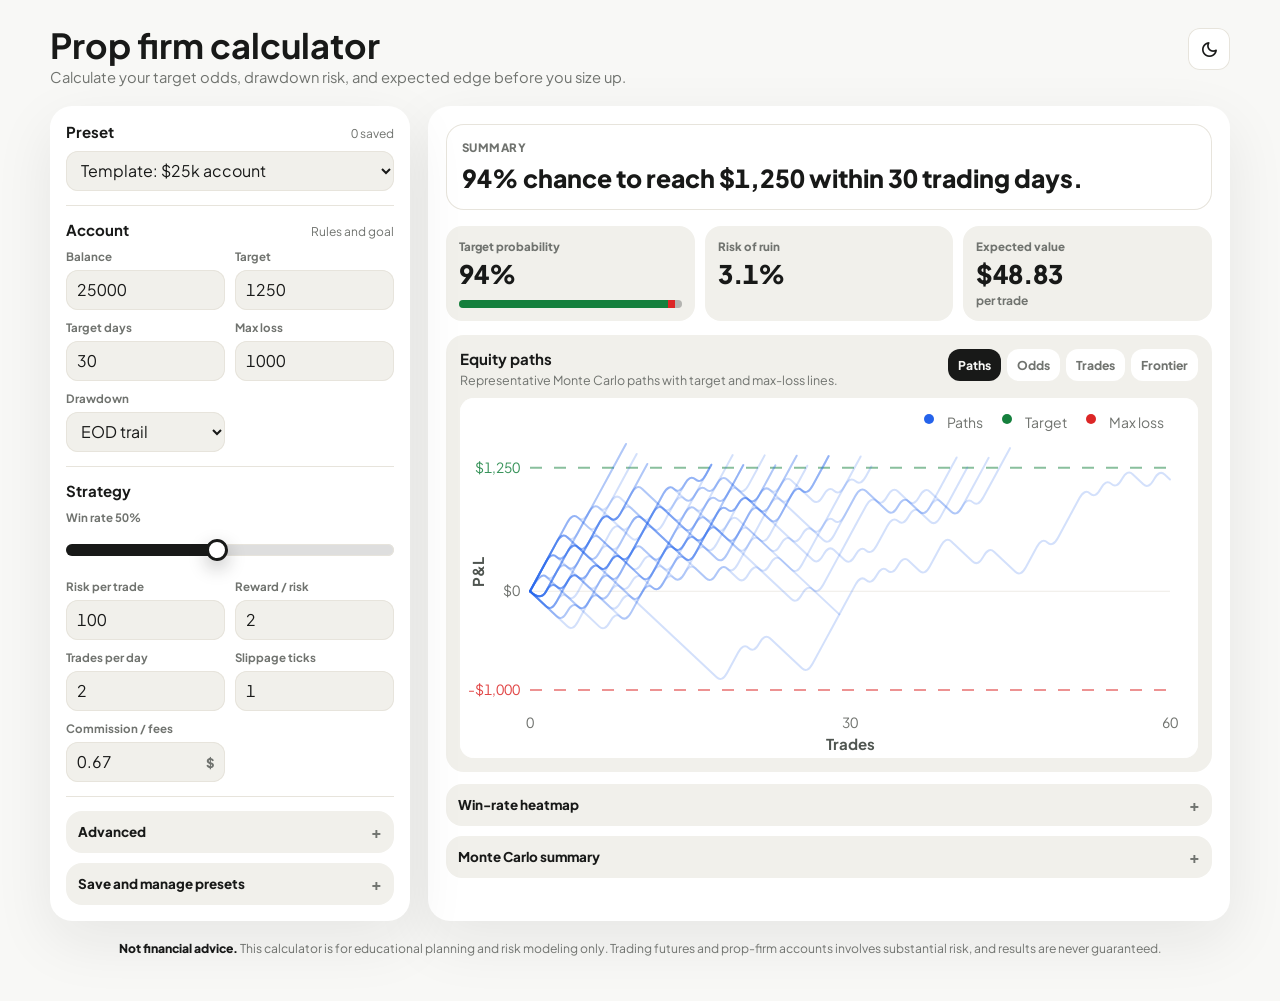
==== prop-firm-calculator/index.html @ 2360f0bb "Deploy hominin card rename" ====
<!doctype html>
<html lang="en">
<head>
  <meta charset="utf-8">
  <meta name="viewport" content="width=device-width, initial-scale=1">
  <title>Prop Firm Calculator</title>
  <link rel="preconnect" href="https://fonts.googleapis.com">
  <link rel="preconnect" href="https://fonts.gstatic.com" crossorigin>
  <link href="https://fonts.googleapis.com/css2?family=Plus+Jakarta+Sans:wght@400;500;600;700;800&display=swap" rel="stylesheet">
  <link href="https://fonts.googleapis.com/css2?family=Material+Symbols+Rounded:opsz,wght,FILL,GRAD@24,600,0,0&display=swap" rel="stylesheet">
  <style>
    :root {
      --bg: #f8f8f6;
      --panel: #ffffff;
      --ink: #181918;
      --muted: #70736f;
      --line: #e7e4dc;
      --soft: #f1f0eb;
      --field: #f1f0eb;
      --canvas: #ffffff;
      --table-head: #fbfaf7;
      --button-surface: #ffffff;
      --axis: #4f5550;
      --grid: #e7e4dc;
      --blue: #2563eb;
      --green: #15803d;
      --red: #dc2626;
      --amber: #b45309;
      --shadow: 0 20px 60px rgba(24, 25, 24, 0.08);
      --radius: 22px;
      --small-radius: 12px;
      --font: "Plus Jakarta Sans", Inter, ui-sans-serif, system-ui, -apple-system, BlinkMacSystemFont, "Segoe UI", sans-serif;
    }

    :root[data-theme="dark"] {
      color-scheme: dark;
      --bg: #0f100f;
      --panel: #181a18;
      --ink: #f3f3ef;
      --muted: #a5aaa2;
      --line: #30332e;
      --soft: #22251f;
      --field: #1f211d;
      --canvas: #141613;
      --table-head: #20231e;
      --button-surface: #181a18;
      --axis: #cfd4ca;
      --grid: #2c302a;
      --blue: #6ea8ff;
      --green: #4ade80;
      --red: #ef4444;
      --amber: #fbbf24;
      --shadow: 0 20px 60px rgba(0, 0, 0, 0.32);
    }

    * {
      box-sizing: border-box;
    }

    html {
      -webkit-font-smoothing: antialiased;
      color-scheme: light;
    }

    body {
      margin: 0;
      background: var(--bg);
      color: var(--ink);
      font-family: var(--font);
      font-variant-numeric: tabular-nums;
    }

    button,
    input,
    select {
      font: inherit;
    }

    button {
      border: 0;
      cursor: pointer;
    }

    .app {
      width: min(1180px, calc(100vw - 32px));
      margin: 0 auto;
      padding: 28px 0 44px;
    }

    .top {
      display: flex;
      justify-content: space-between;
      align-items: flex-start;
      gap: 18px;
      margin-bottom: 20px;
    }

    .brand {
      display: grid;
      gap: 5px;
    }

    .brand h1 {
      margin: 0;
      font-size: clamp(1.45rem, 2.7vw, 2.4rem);
      line-height: 1;
      letter-spacing: 0;
    }

    .brand p {
      margin: 0;
      color: var(--muted);
      font-size: 0.92rem;
    }

    .layout {
      display: grid;
      grid-template-columns: 360px minmax(0, 1fr);
      gap: 18px;
      align-items: stretch;
    }

    .card {
      border-radius: var(--radius);
      background: var(--panel);
      box-shadow: var(--shadow);
    }

    .controls {
      position: sticky;
      top: 18px;
      padding: 16px;
      align-self: stretch;
    }

    .results {
      padding: 18px;
    }

    .section {
      padding: 14px 0;
      border-bottom: 1px solid var(--line);
    }

    .section:first-child {
      padding-top: 0;
    }

    .section:last-child {
      padding-bottom: 0;
      border-bottom: 0;
    }

    .section-title {
      display: flex;
      align-items: baseline;
      justify-content: space-between;
      gap: 12px;
      margin-bottom: 10px;
    }

    h2,
    h3 {
      margin: 0;
      font-size: 0.94rem;
      letter-spacing: 0;
    }

    .hint {
      color: var(--muted);
      font-size: 0.75rem;
    }

    .grid {
      display: grid;
      grid-template-columns: repeat(2, minmax(0, 1fr));
      gap: 10px;
    }

    .wide {
      grid-column: 1 / -1;
    }

    label {
      display: block;
      color: var(--muted);
      font-size: 0.72rem;
      font-weight: 700;
      margin-bottom: 6px;
    }

    input,
    select {
      width: 100%;
      height: 40px;
      border: 0;
      border-radius: var(--small-radius);
      background: var(--field);
      color: var(--ink);
      outline: none;
      padding: 0 11px;
      box-shadow: inset 0 0 0 1px var(--line);
      transition: box-shadow 150ms ease, background 150ms ease;
    }

    input:focus,
    select:focus {
      background: var(--button-surface);
      box-shadow: inset 0 0 0 1px rgba(37, 99, 235, 0.62), 0 0 0 4px rgba(37, 99, 235, 0.10);
    }

    .input-with-unit {
      position: relative;
    }

    .input-with-unit input {
      padding-right: 32px;
    }

    .field-unit {
      position: absolute;
      right: 11px;
      top: 50%;
      transform: translateY(-50%);
      color: var(--muted);
      font-size: 0.82rem;
      font-weight: 800;
      pointer-events: none;
    }

    input[type="range"] {
      padding: 0;
      background: transparent;
      box-shadow: none;
      accent-color: var(--ink);
    }

    .range-control {
      position: relative;
      height: 38px;
      margin-top: 2px;
      --win-rate-fill: 46%;
      --win-rate-color: var(--ink);
    }

    .range-track,
    .range-fill {
      position: absolute;
      left: 0;
      right: 0;
      top: 50%;
      height: 12px;
      border-radius: 999px;
      transform: translateY(-50%);
      pointer-events: none;
    }

    .range-track {
      background: rgba(24, 25, 24, 0.14);
      box-shadow: inset 0 0 0 1px var(--line);
    }

    .range-fill {
      right: auto;
      width: var(--win-rate-fill);
      background: var(--win-rate-color);
    }

    .range-thumb {
      position: absolute;
      left: var(--win-rate-fill);
      top: 50%;
      width: 22px;
      height: 22px;
      border: 3px solid var(--ink);
      border-radius: 50%;
      background: var(--panel);
      box-shadow: 0 7px 18px rgba(24, 25, 24, 0.26);
      transform: translate(-50%, -50%);
      pointer-events: none;
    }

    #winRate {
      position: absolute;
      inset: 0;
      width: 100%;
      height: 100%;
      cursor: pointer;
      opacity: 0;
      appearance: none;
      -webkit-appearance: none;
    }

    .range-control:focus-within .range-thumb {
      box-shadow: 0 7px 18px rgba(24, 25, 24, 0.26), 0 0 0 5px rgba(37, 99, 235, 0.14);
    }

    .preset-row {
      display: grid;
      grid-template-columns: minmax(0, 1fr) auto;
      gap: 8px;
    }

    .preset-row + .preset-row {
      margin-top: 8px;
    }

    .button-pair {
      display: grid;
      grid-template-columns: repeat(2, minmax(0, 1fr));
      gap: 8px;
    }

    .button-pair + .button-pair,
    .preset-row + .button-pair {
      margin-top: 8px;
    }

    .button,
    .ghost,
    .tab,
    .theme-toggle {
      min-height: 40px;
      border-radius: var(--small-radius);
      font-weight: 750;
      transition: transform 150ms ease, background 150ms ease, color 150ms ease;
    }

    .button {
      padding: 0 16px;
      background: var(--ink);
      color: #fff;
    }

    .button:hover,
    .ghost:hover,
    .tab:hover,
    .theme-toggle:hover {
      transform: translateY(-1px);
    }

    .ghost {
      padding: 0 12px;
      background: var(--button-surface);
      color: var(--ink);
      box-shadow: inset 0 0 0 1px var(--line);
    }

    .theme-toggle {
      display: inline-grid;
      place-items: center;
      min-height: 0;
      width: 42px;
      height: 42px;
      padding: 0 13px;
      background: var(--button-surface);
      color: var(--ink);
      box-shadow: inset 0 0 0 1px var(--line);
      white-space: nowrap;
    }

    .material-symbols-rounded {
      font-family: "Material Symbols Rounded";
      font-weight: normal;
      font-style: normal;
      font-size: 21px;
      line-height: 1;
      letter-spacing: normal;
      text-transform: none;
      display: grid;
      place-items: center;
      width: 1em;
      height: 1em;
      white-space: nowrap;
      direction: ltr;
      -webkit-font-feature-settings: "liga";
      -webkit-font-smoothing: antialiased;
      font-feature-settings: "liga";
    }

    #themeIcon {
      transform: translateX(-2px);
    }

    .danger {
      color: var(--red);
      box-shadow: inset 0 0 0 1px rgba(220, 38, 38, 0.24);
    }

    details {
      border-radius: 16px;
      background: var(--soft);
      padding: 0 12px;
    }

    details + details {
      margin-top: 10px;
    }

    summary {
      cursor: pointer;
      list-style: none;
      min-height: 42px;
      display: flex;
      align-items: center;
      justify-content: space-between;
      color: var(--ink);
      font-size: 0.84rem;
      font-weight: 760;
    }

    summary::-webkit-details-marker {
      display: none;
    }

    summary::after {
      content: "+";
      color: var(--muted);
      font-size: 1rem;
    }

    details[open] summary::after {
      content: "-";
    }

    .details-body {
      padding: 0 0 12px;
    }

    details:not([open]) .details-body {
      display: none;
    }

    .score {
      display: grid;
      grid-template-columns: repeat(3, minmax(0, 1fr));
      gap: 10px;
      margin-bottom: 14px;
    }

    .hero-metric,
    .mini-metric {
      border-radius: 16px;
      background: var(--soft);
      padding: 13px;
      min-height: 94px;
      min-width: 0;
    }

    .hero-metric {
      display: grid;
      align-content: space-between;
    }

    .metric-label {
      color: var(--muted);
      font-size: 0.72rem;
      font-weight: 780;
    }

    .metric-value {
      margin-top: 7px;
      font-size: clamp(1.2rem, 2vw, 1.95rem);
      line-height: 0.98;
      font-weight: 800;
      letter-spacing: 0;
    }

    .mini-metric .metric-value {
      font-size: clamp(1.2rem, 2vw, 1.95rem);
    }

    .metric-note {
      margin-top: 9px;
      color: var(--muted);
      font-size: 0.75rem;
      line-height: 1.25;
    }

    .hero-metric .metric-note,
    .mini-metric .metric-note {
      display: none;
    }

    .mini-metric .metric-note.unit {
      display: block;
      margin-top: 7px;
      font-weight: 700;
    }

    .prob-bars {
      margin-top: 12px;
    }

    .bar-line {
      display: flex;
      height: 8px;
      overflow: hidden;
      border-radius: 999px;
      background: rgba(24, 25, 24, 0.12);
    }

    .bar-fill {
      height: 100%;
      background: var(--green);
      transition: width 180ms ease;
    }

    .bar-fill.fail {
      background: var(--red);
    }

    .bar-fill.expired {
      background: rgba(112, 115, 111, 0.34);
    }

    .insight-card {
      display: grid;
      grid-template-columns: 1fr;
      gap: 12px;
      align-items: stretch;
      margin-bottom: 16px;
      padding: 16px;
      border-radius: 18px;
      background: var(--panel);
      box-shadow: inset 0 0 0 1px var(--line);
    }

    .insight-main {
      display: grid;
      align-content: center;
      gap: 8px;
      min-width: 0;
    }

    .insight-label {
      color: var(--muted);
      font-size: 0.72rem;
      font-weight: 800;
      letter-spacing: 0.04em;
      text-transform: uppercase;
    }

    .insight-main p {
      margin: 0;
      max-width: 720px;
      font-size: clamp(1.1rem, 2vw, 1.55rem);
      line-height: 1.25;
      font-weight: 800;
      letter-spacing: 0;
      text-wrap: balance;
    }

    .chart-card {
      border-radius: 18px;
      background: var(--soft);
      padding: 14px;
    }

    .chart-head {
      display: flex;
      justify-content: space-between;
      gap: 16px;
      align-items: start;
      margin-bottom: 10px;
    }

    .chart-actions {
      display: grid;
      gap: 8px;
      justify-items: end;
      min-width: max-content;
    }

    .chart-head p {
      margin: 4px 0 0;
      color: var(--muted);
      font-size: 0.78rem;
    }

    .tabs {
      display: flex;
      flex-wrap: nowrap;
      gap: 6px;
      justify-content: flex-end;
    }

    [hidden] {
      display: none !important;
    }

    .tab {
      min-height: 32px;
      padding: 0 10px;
      background: var(--button-surface);
      color: var(--muted);
      font-size: 0.76rem;
    }

    .tab.active {
      background: var(--ink);
      color: var(--bg);
    }

    canvas {
      width: 100%;
      height: 360px;
      display: block;
      border-radius: 14px;
      background: var(--canvas);
    }

    .collapsed-data {
      margin-top: 12px;
      min-width: 0;
    }

    .table-scroll {
      max-width: 100%;
      overflow-x: auto;
      overflow-y: hidden;
      border-radius: 14px;
      background: var(--canvas);
      box-shadow: inset 0 0 0 1px var(--line);
      -webkit-overflow-scrolling: touch;
      overscroll-behavior-x: contain;
    }

    table {
      width: 100%;
      min-width: 680px;
      border-collapse: collapse;
      font-size: 0.82rem;
    }

    th,
    td {
      padding: 10px 12px;
      border-bottom: 1px solid var(--line);
      text-align: right;
      white-space: nowrap;
    }

    th:first-child,
    td:first-child {
      text-align: left;
    }

    th {
      color: var(--muted);
      font-size: 0.68rem;
      letter-spacing: 0.04em;
      text-transform: uppercase;
      background: var(--table-head);
    }

    tr:last-child td {
      border-bottom: 0;
    }

    .heatmap-table {
      min-width: 620px;
      table-layout: fixed;
    }

    .heatmap-table th,
    .heatmap-table td {
      text-align: center;
      padding: 9px 8px;
    }

    .heatmap-table th:first-child,
    .heatmap-table td:first-child {
      width: 88px;
      text-align: left;
      font-weight: 800;
      color: var(--axis);
      background: var(--table-head);
    }

    .heatmap-cell {
      color: #111;
      font-weight: 800;
      border-right: 1px solid color-mix(in srgb, var(--canvas), transparent 72%);
    }

    .heatmap-cell.low {
      color: #fff;
    }

    .heatmap-note {
      margin: 0 0 10px;
      color: var(--muted);
      font-size: 0.78rem;
      font-weight: 600;
    }

    .toast {
      position: fixed;
      left: 50%;
      bottom: 22px;
      transform: translate(-50%, 16px);
      opacity: 0;
      pointer-events: none;
      border-radius: 999px;
      background: rgba(24, 25, 24, 0.92);
      color: #fff;
      padding: 10px 14px;
      font-size: 0.82rem;
      transition: opacity 160ms ease, transform 160ms ease;
    }

    .toast.show {
      opacity: 1;
      transform: translate(-50%, 0);
    }

    .disclaimer {
      margin: 18px 0 0;
      color: var(--muted);
      font-size: 0.76rem;
      line-height: 1.5;
      text-align: center;
    }

    .disclaimer strong {
      color: var(--ink);
      font-weight: 800;
    }

    @media (max-width: 980px) {
      .top,
      .layout,
      .insight-card {
        grid-template-columns: 1fr;
      }

      .results {
        order: 1;
      }

      .controls {
        order: 2;
      }

      .score {
        grid-template-columns: repeat(2, minmax(0, 1fr));
      }

      .top {
        align-items: flex-start;
      }

      .controls {
        position: static;
        align-self: auto;
      }
    }

    @media (max-width: 620px) {
      :root {
        --radius: 18px;
        --small-radius: 11px;
      }

      .app {
        width: 100%;
        padding: 12px 10px 28px;
      }

      .grid,
      .preset-row {
        grid-template-columns: 1fr;
      }

      .layout {
        gap: 12px;
      }

      .top {
        display: grid;
        grid-template-columns: minmax(0, 1fr) auto;
        align-items: start;
        gap: 12px;
        margin-bottom: 12px;
      }

      .brand {
        gap: 4px;
      }

      .brand h1 {
        font-size: clamp(1.5rem, 8vw, 2rem);
        line-height: 1.05;
        text-wrap: balance;
      }

      .brand p {
        max-width: 32ch;
        font-size: 0.82rem;
        line-height: 1.35;
        text-wrap: pretty;
      }

      .theme-toggle {
        width: 40px;
        height: 40px;
      }

      .results,
      .controls {
        padding: 12px;
        box-shadow: 0 12px 34px rgba(24, 25, 24, 0.08);
      }

      :root[data-theme="dark"] .results,
      :root[data-theme="dark"] .controls {
        box-shadow: 0 14px 38px rgba(0, 0, 0, 0.28);
      }

      .section {
        padding: 12px 0;
      }

      .section-title {
        margin-bottom: 8px;
      }

      input,
      select {
        height: 44px;
        font-size: 1rem;
      }

      .range-control {
        height: 44px;
      }

      .range-track,
      .range-fill {
        height: 10px;
      }

      .range-thumb {
        width: 24px;
        height: 24px;
      }

      .insight-card {
        padding: 14px;
        margin-bottom: 10px;
        border-radius: 16px;
      }

      .insight-label {
        font-size: 0.68rem;
      }

      .insight-main p {
        max-width: none;
        font-size: clamp(1.24rem, 6.2vw, 1.62rem);
        line-height: 1.18;
        overflow-wrap: anywhere;
      }

      .score {
        grid-template-columns: repeat(2, minmax(0, 1fr));
        gap: 8px;
        margin-bottom: 10px;
      }

      .hero-metric {
        grid-column: 1 / -1;
      }

      .hero-metric,
      .mini-metric {
        min-height: 78px;
        padding: 10px;
        border-radius: 14px;
      }

      .metric-label {
        min-height: 2.1em;
        font-size: 0.64rem;
        line-height: 1.12;
      }

      .metric-value,
      .mini-metric .metric-value {
        margin-top: 6px;
        font-size: clamp(1.18rem, 7vw, 1.55rem);
      }

      .mini-metric .metric-note.unit {
        margin-top: 4px;
        font-size: 0.66rem;
      }

      .prob-bars {
        margin-top: 9px;
      }

      .bar-line {
        height: 7px;
      }

      .chart-card {
        padding: 10px;
        border-radius: 16px;
        overflow: hidden;
      }

      .chart-head {
        display: grid;
        gap: 10px;
        margin-bottom: 10px;
      }

      .chart-head h2 {
        font-size: 0.98rem;
      }

      .chart-head p {
        font-size: 0.76rem;
        line-height: 1.35;
      }

      .chart-actions {
        gap: 8px;
        justify-items: stretch;
        min-width: 0;
      }

      .tabs {
        display: grid;
        grid-template-columns: repeat(4, minmax(0, 1fr));
        flex-wrap: initial;
        gap: 5px;
        justify-content: stretch;
        border-radius: 13px;
        background: var(--canvas);
        padding: 4px;
        box-shadow: inset 0 0 0 1px var(--line);
      }

      .tab {
        min-height: 36px;
        padding: 0 4px;
        border-radius: 10px;
        font-size: 0.72rem;
      }

      canvas {
        width: 100%;
        max-width: 100%;
        height: min(58vh, 340px);
        min-height: 280px;
        border-radius: 13px;
      }

      .collapsed-data {
        margin-top: 10px;
        width: 100%;
        overflow: hidden;
      }

      details {
        border-radius: 14px;
        padding: 0 10px;
        min-width: 0;
        overflow: hidden;
      }

      summary {
        min-height: 44px;
        font-size: 0.82rem;
      }

      .table-scroll {
        width: 100%;
        max-width: calc(100vw - 44px);
        border-radius: 12px;
      }

      table {
        width: max-content;
        min-width: 560px;
        font-size: 0.78rem;
      }

      .heatmap-table {
        min-width: 560px;
      }
    }

    @media (max-width: 340px) {
      .app {
        padding-inline: 8px;
      }

      .score {
        grid-template-columns: 1fr;
      }

      .hero-metric {
        grid-column: auto;
      }

      .hero-metric,
      .mini-metric {
        min-height: 72px;
      }

      .metric-label {
        min-height: 0;
      }

      .metric-value,
      .mini-metric .metric-value {
        font-size: 1.6rem;
      }

      .tabs {
        grid-template-columns: repeat(2, minmax(0, 1fr));
      }
    }
  </style>
</head>
<body>
  <main class="app">
    <header class="top">
      <div class="brand">
        <h1>Prop firm calculator</h1>
        <p>Calculate your target odds, drawdown risk, and expected edge before you size up.</p>
      </div>
      <button class="theme-toggle" id="themeToggle" type="button" aria-label="Switch to dark mode" onclick="toggleTheme()">
        <span class="material-symbols-rounded" id="themeIcon" aria-hidden="true">dark_mode</span>
      </button>
    </header>

    <div class="layout">
      <aside class="card controls">
        <section class="section">
          <div class="section-title">
            <h2>Preset</h2>
            <span class="hint" id="savedCount">0 saved</span>
          </div>
          <select id="presetSelect" aria-label="Preset"></select>
        </section>

        <section class="section">
          <div class="section-title">
            <h2>Account</h2>
            <span class="hint">Rules and goal</span>
          </div>
          <div class="grid">
            <div>
              <label for="startingBalance">Balance</label>
              <input id="startingBalance" type="number" min="0" step="1000">
            </div>
            <div>
              <label for="profitTarget" id="targetLabel">Target</label>
              <input id="profitTarget" type="number" min="0" step="100">
            </div>
            <div>
              <label for="targetDays">Target days</label>
              <input id="targetDays" type="number" min="1" step="1">
            </div>
            <div>
              <label for="maxLoss">Max loss</label>
              <input id="maxLoss" type="number" min="1" step="100">
            </div>
            <div>
              <label for="drawdownType">Drawdown</label>
              <select id="drawdownType">
                <option value="static">Static</option>
                <option value="trailing-eod">EOD trail</option>
              </select>
            </div>
          </div>
        </section>

        <section class="section">
          <div class="section-title">
            <h2>Strategy</h2>
          </div>
          <div class="grid">
            <div class="wide">
              <label for="winRate">Win rate <span id="winRateText"></span></label>
              <div class="range-control" id="winRateControl">
                <div class="range-track"></div>
                <div class="range-fill" id="winRateFill"></div>
                <div class="range-thumb" id="winRateThumb"></div>
                <input id="winRate" type="range" min="20" max="85" step="1">
              </div>
            </div>
            <div>
              <label for="riskPerTrade">Risk per trade</label>
              <input id="riskPerTrade" type="number" min="1" step="10">
            </div>
            <div>
              <label for="rewardRisk">Reward / risk</label>
              <input id="rewardRisk" type="number" min="0.1" step="0.1">
            </div>
            <div>
              <label for="tradesPerDay">Trades per day</label>
              <input id="tradesPerDay" type="number" min="1" step="1">
            </div>
            <div>
              <label for="slippageTicks">Slippage ticks</label>
              <input id="slippageTicks" type="number" min="0" step="1" placeholder="Ticks per trade">
            </div>
            <div>
              <label for="commissionFees">Commission / fees</label>
              <div class="input-with-unit">
                <input id="commissionFees" type="number" min="0" step="0.01" placeholder="Dollars per trade">
                <span class="field-unit">$</span>
              </div>
            </div>
          </div>
        </section>

        <section class="section">
          <details>
            <summary>Advanced</summary>
            <div class="details-body">
              <div class="grid">
                <div>
                  <label for="minDays">Min qualifying days</label>
                  <input id="minDays" type="number" min="1" step="1">
                </div>
                <div>
                  <label for="maxTrades">Max trades</label>
                  <input id="maxTrades" type="number" min="0" step="1">
                </div>
                <div>
                  <label for="runs">Runs</label>
                  <input id="runs" type="number" min="100" max="50000" step="100">
                </div>
                <div>
                  <label for="sweepMin">Sweep min</label>
                  <input id="sweepMin" type="number" min="1" max="99" step="1">
                </div>
                <div>
                  <label for="sweepMax">Sweep max</label>
                  <input id="sweepMax" type="number" min="1" max="99" step="1">
                </div>
              </div>
            </div>
          </details>
          <details>
            <summary>Save and manage presets</summary>
            <div class="details-body">
              <div class="preset-row">
                <input id="presetName" type="text" placeholder="Name current setup">
                <button class="ghost" id="savePreset" type="button">Save</button>
              </div>
              <div class="button-pair">
                <button class="ghost" id="overwritePreset" type="button">Overwrite</button>
                <button class="ghost" id="renamePreset" type="button">Rename</button>
              </div>
              <div class="button-pair">
                <button class="ghost" id="duplicatePreset" type="button">Duplicate</button>
                <button class="ghost danger" id="deletePreset" type="button">Delete</button>
              </div>
            </div>
          </details>
        </section>
      </aside>

      <section class="card results">
        <article class="insight-card" aria-live="polite">
          <div class="insight-main">
            <div class="insight-label">Summary</div>
            <p id="plainInsight">Adjust inputs to update the summary.</p>
          </div>
        </article>

        <div class="score">
          <article class="hero-metric">
            <div>
              <div class="metric-label" id="passMetricLabel">Target probability</div>
              <div class="metric-value" id="passRate">--</div>
              <div class="metric-note" id="passNote">Target-first paths</div>
            </div>
            <div class="prob-bars">
              <div class="bar-line">
                <div class="bar-fill" id="passBar"></div>
                <div class="bar-fill fail" id="failBar"></div>
                <div class="bar-fill expired" id="expiredBar"></div>
              </div>
            </div>
          </article>
          <article class="mini-metric">
            <div class="metric-label">Risk of ruin</div>
            <div class="metric-value" id="failRate">--</div>
            <div class="metric-note" id="failNote">Drawdown-first</div>
          </article>
          <article class="mini-metric">
            <div class="metric-label">Expected value</div>
            <div class="metric-value" id="evTrade">--</div>
            <div class="metric-note unit">per trade</div>
          </article>
        </div>

        <article class="chart-card">
          <div class="chart-head">
            <div>
              <h2 id="chartTitle">Equity paths</h2>
              <p id="chartSubtitle">Representative Monte Carlo paths with target and max-loss lines.</p>
            </div>
            <div class="chart-actions">
              <div class="tabs" aria-label="Chart type">
                <button class="tab active" data-chart="equity" type="button">Paths</button>
                <button class="tab" data-chart="probability" type="button">Odds</button>
                <button class="tab" data-chart="outcomes" type="button">Trades</button>
                <button class="tab" data-chart="frontier" type="button">Frontier</button>
              </div>
            </div>
          </div>
          <canvas id="chart" width="1200" height="540"></canvas>
        </article>

        <div class="collapsed-data">
          <details>
            <summary>Win-rate heatmap</summary>
            <div class="details-body">
              <p class="heatmap-note">Target probability by win rate and risk per trade.</p>
              <div class="table-scroll">
                <table class="heatmap-table">
                  <thead id="sensitivityHead"></thead>
                  <tbody id="sensitivityBody"></tbody>
                </table>
              </div>
            </div>
          </details>
          <details>
            <summary>Monte Carlo summary</summary>
            <div class="details-body">
              <div class="table-scroll">
                <table>
                  <thead>
                    <tr>
                      <th>Metric</th>
                      <th>Value</th>
                      <th>Meaning</th>
                    </tr>
                  </thead>
                  <tbody id="summaryBody"></tbody>
                </table>
              </div>
            </div>
          </details>
        </div>
      </section>
    </div>

    <p class="disclaimer">
      <strong>Not financial advice.</strong> This calculator is for educational planning and risk modeling only.
      Trading futures and prop-firm accounts involves substantial risk, and results are never guaranteed.
    </p>
  </main>

  <div class="toast" id="toast"></div>

  <script>
    const STORAGE_KEY = "propFirmCalculatorPresets.v2";
    const SLIPPAGE_TICK_VALUE = 0.5;
    const BUILT_INS = [
      {
        id: "template-25k",
        name: "$25k account",
        builtIn: true,
        values: {
          startingBalance: 25000,
          profitTarget: 1250,
          maxLoss: 1000,
          drawdownType: "trailing-eod",
          minDays: 5,
          targetDays: 30,
          winRate: 50,
          riskPerTrade: 100,
          rewardRisk: 2,
          tradesPerDay: 2,
          slippageTicks: 1,
          commissionFees: 0.67,
          maxTrades: 0,
          runs: 3000,
          sweepMin: 35,
          sweepMax: 70
        }
      },
      {
        id: "template-50k",
        name: "$50k account",
        builtIn: true,
        values: {
          startingBalance: 50000,
          profitTarget: 3000,
          maxLoss: 2000,
          drawdownType: "trailing-eod",
          minDays: 5,
          targetDays: 30,
          winRate: 50,
          riskPerTrade: 100,
          rewardRisk: 2,
          tradesPerDay: 2,
          slippageTicks: 1,
          commissionFees: 0.67,
          maxTrades: 0,
          runs: 3000,
          sweepMin: 35,
          sweepMax: 70
        }
      },
      {
        id: "template-100k",
        name: "$100k account",
        builtIn: true,
        values: {
          startingBalance: 100000,
          profitTarget: 6000,
          maxLoss: 3000,
          drawdownType: "trailing-eod",
          minDays: 5,
          targetDays: 30,
          winRate: 50,
          riskPerTrade: 100,
          rewardRisk: 2,
          tradesPerDay: 2,
          slippageTicks: 1,
          commissionFees: 0.67,
          maxTrades: 0,
          runs: 3000,
          sweepMin: 35,
          sweepMax: 70
        }
      },
      {
        id: "template-150k",
        name: "$150k account",
        builtIn: true,
        values: {
          startingBalance: 150000,
          profitTarget: 9000,
          maxLoss: 4500,
          drawdownType: "trailing-eod",
          minDays: 5,
          targetDays: 30,
          winRate: 50,
          riskPerTrade: 100,
          rewardRisk: 2,
          tradesPerDay: 2,
          slippageTicks: 1,
          commissionFees: 0.67,
          maxTrades: 0,
          runs: 3000,
          sweepMin: 35,
          sweepMax: 70
        }
      }
    ];

    const fields = [
      "startingBalance",
      "profitTarget",
      "maxLoss",
      "drawdownType",
      "minDays",
      "targetDays",
      "winRate",
      "riskPerTrade",
      "rewardRisk",
      "tradesPerDay",
      "slippageTicks",
      "commissionFees",
      "maxTrades",
      "runs",
      "sweepMin",
      "sweepMax"
    ];

    const input = {};
    fields.forEach((id) => input[id] = document.getElementById(id));

    const ui = {
      presetSelect: document.getElementById("presetSelect"),
      presetName: document.getElementById("presetName"),
      savedCount: document.getElementById("savedCount"),
      savePreset: document.getElementById("savePreset"),
      overwritePreset: document.getElementById("overwritePreset"),
      renamePreset: document.getElementById("renamePreset"),
      duplicatePreset: document.getElementById("duplicatePreset"),
      deletePreset: document.getElementById("deletePreset"),
      themeToggle: document.getElementById("themeToggle"),
      themeIcon: document.getElementById("themeIcon"),
      winRateControl: document.getElementById("winRateControl"),
      winRateText: document.getElementById("winRateText"),
      passRate: document.getElementById("passRate"),
      failRate: document.getElementById("failRate"),
      evTrade: document.getElementById("evTrade"),
      targetLabel: document.getElementById("targetLabel"),
      passMetricLabel: document.getElementById("passMetricLabel"),
      passNote: document.getElementById("passNote"),
      failNote: document.getElementById("failNote"),
      plainInsight: document.getElementById("plainInsight"),
      passBar: document.getElementById("passBar"),
      failBar: document.getElementById("failBar"),
      expiredBar: document.getElementById("expiredBar"),
      chart: document.getElementById("chart"),
      chartTitle: document.getElementById("chartTitle"),
      chartSubtitle: document.getElementById("chartSubtitle"),
      sensitivityBody: document.getElementById("sensitivityBody"),
      summaryBody: document.getElementById("summaryBody"),
      toast: document.getElementById("toast")
    };
    ui.sensitivityHead = document.getElementById("sensitivityHead");

    let savedPresets = readSaved();
    let last = null;
    let activeChart = "equity";
    let hoverPoint = null;
    let hoverCandidates = [];
    let timer = 0;
    let pendingDeleteId = null;
    let pendingDeleteTimer = 0;
    let theme = localStorage.getItem("propFirmCalculatorTheme.v1") || "light";

    function applyTheme(nextTheme) {
      theme = nextTheme === "dark" ? "dark" : "light";
      document.documentElement.dataset.theme = theme;
      ui.themeIcon.textContent = theme === "dark" ? "light_mode" : "dark_mode";
      ui.themeToggle.setAttribute("aria-label", theme === "dark" ? "Switch to light mode" : "Switch to dark mode");
      localStorage.setItem("propFirmCalculatorTheme.v1", theme);
      draw();
    }

    function toggleTheme() {
      applyTheme(theme === "dark" ? "light" : "dark");
    }
    window.toggleTheme = toggleTheme;

    function cssVar(name) {
      return getComputedStyle(document.documentElement).getPropertyValue(name).trim();
    }

    function chartTheme() {
      return {
        canvas: cssVar("--canvas"),
        panel: cssVar("--panel"),
        ink: cssVar("--ink"),
        muted: cssVar("--muted"),
        line: cssVar("--line"),
        axis: cssVar("--axis"),
        grid: cssVar("--grid"),
        blue: cssVar("--blue"),
        green: cssVar("--green"),
        red: cssVar("--red")
      };
    }

    function readSaved() {
      try {
        const raw = localStorage.getItem(STORAGE_KEY);
        const parsed = raw ? JSON.parse(raw) : [];
        return Array.isArray(parsed) ? parsed : [];
      } catch {
        return [];
      }
    }

    function writeSaved() {
      localStorage.setItem(STORAGE_KEY, JSON.stringify(savedPresets));
    }

    function defaults() {
      return { ...BUILT_INS[0].values };
    }

    function setValues(values) {
      const migrated = { ...values };
      if (migrated.costPerTrade !== undefined && migrated.commissionFees === undefined) {
        migrated.commissionFees = migrated.costPerTrade;
      }
      if (migrated.slippageTicks === undefined) migrated.slippageTicks = 0;
      if (migrated.targetDays === undefined && migrated.maxDays !== undefined) migrated.targetDays = migrated.maxDays;
      const merged = { ...defaults(), ...migrated };
      fields.forEach((id) => input[id].value = merged[id]);
      ui.winRateText.textContent = `${merged.winRate}%`;
      updateWinRateSlider(merged.winRate);
    }

    function updateWinRateSlider(value) {
      const min = Number(input.winRate.min) || 0;
      const max = Number(input.winRate.max) || 100;
      const percent = ((Number(value) - min) / Math.max(1, max - min)) * 100;
      ui.winRateControl.style.setProperty("--win-rate-fill", `${clamp(percent, 0, 100)}%`);
    }

    function values() {
      const out = {};
      fields.forEach((id) => {
        out[id] = input[id].type === "number" || input[id].type === "range"
          ? Number(input[id].value)
          : input[id].value;
      });
      out.winRate = clamp(out.winRate, 1, 99);
      out.minDays = Math.max(1, Math.round(out.minDays || 1));
      out.targetDays = Math.max(out.minDays, Math.round(out.targetDays || out.minDays));
      out.tradesPerDay = Math.max(1, Math.round(out.tradesPerDay || 1));
      out.slippageTicks = Math.max(0, Math.round(Number(out.slippageTicks) || 0));
      out.commissionFees = Math.max(0, Number(out.commissionFees) || 0);
      out.costPerTrade = out.commissionFees + out.slippageTicks * SLIPPAGE_TICK_VALUE;
      if (!["static", "trailing-eod"].includes(out.drawdownType)) out.drawdownType = "trailing-eod";
      out.maxTrades = Math.max(0, Math.round(out.maxTrades || 0));
      out.runs = clamp(Math.round(out.runs || 1000), 100, 50000);
      out.sweepMin = clamp(Math.round(out.sweepMin || 35), 1, 99);
      out.sweepMax = clamp(Math.round(out.sweepMax || 70), 1, 99);
      if (out.sweepMin > out.sweepMax) [out.sweepMin, out.sweepMax] = [out.sweepMax, out.sweepMin];
      return out;
    }

    function clamp(value, min, max) {
      return Math.min(max, Math.max(min, value));
    }

    function money(value, cents = false) {
      const sign = value < 0 ? "-" : "";
      const abs = Math.abs(value);
      return sign + "$" + abs.toLocaleString(undefined, { maximumFractionDigits: cents ? 2 : 0 });
    }

    function pct(value) {
      if (!Number.isFinite(value)) return "--";
      return (value * 100).toFixed(value < 0.1 ? 1 : 0) + "%";
    }

    function percentile(list, p) {
      if (!list.length) return 0;
      const sorted = [...list].sort((a, b) => a - b);
      const index = (sorted.length - 1) * p;
      const low = Math.floor(index);
      const high = Math.ceil(index);
      return low === high ? sorted[low] : sorted[low] + (sorted[high] - sorted[low]) * (index - low);
    }

    function math(v, winRate) {
      const p = winRate / 100;
      const win = v.riskPerTrade * v.rewardRisk - v.costPerTrade;
      const loss = -v.riskPerTrade - v.costPerTrade;
      const ev = p * win + (1 - p) * loss;
      const breakEven = (v.riskPerTrade + v.costPerTrade) / (v.riskPerTrade * v.rewardRisk + v.riskPerTrade);
      return { p, win, loss, ev, breakEven };
    }

    function streakRisk(lossRate, trades, length) {
      const windows = Math.max(1, trades - length + 1);
      return 1 - Math.pow(1 - Math.pow(lossRate, length), windows);
    }

    function seedFor(v, winRate, index) {
      const parts = [
        winRate,
        v.riskPerTrade,
        v.rewardRisk,
        v.tradesPerDay,
        v.slippageTicks,
        v.commissionFees,
        index
      ].join("|");
      let hash = 2166136261;
      for (let i = 0; i < parts.length; i++) {
        hash ^= parts.charCodeAt(i);
        hash = Math.imul(hash, 16777619);
      }
      return hash >>> 0;
    }

    function seededRandom(seed) {
      let state = seed >>> 0;
      return () => {
        state += 0x6D2B79F5;
        let next = state;
        next = Math.imul(next ^ (next >>> 15), next | 1);
        next ^= next + Math.imul(next ^ (next >>> 7), next | 61);
        return ((next ^ (next >>> 14)) >>> 0) / 4294967296;
      };
    }

    function simulatePath(v, winRate, includePath, rng) {
      const m = math(v, winRate);
      const dailyLimit = v.targetDays * v.tradesPerDay;
      const tradeLimit = v.maxTrades > 0 ? Math.min(v.maxTrades, dailyLimit) : dailyLimit;
      let pnl = 0;
      let maxPnl = 0;
      let eodHigh = 0;
      let currentDay = 1;
      let maxDrawdown = 0;
      const path = includePath ? [{ trade: 0, day: 0, pnl: 0 }] : null;

      for (let trade = 1; trade <= tradeLimit; trade++) {
        const day = Math.floor((trade - 1) / v.tradesPerDay) + 1;
        if (day !== currentDay) {
          if (v.drawdownType === "trailing-eod") eodHigh = Math.max(eodHigh, pnl);
          currentDay = day;
        }

        pnl += rng() < m.p ? m.win : m.loss;
        maxPnl = Math.max(maxPnl, pnl);
        maxDrawdown = Math.max(maxDrawdown, maxPnl - pnl);
        if (path) path.push({ trade, day, pnl });

        let lossLine = -v.maxLoss;
        if (v.drawdownType === "trailing-eod") lossLine = eodHigh - v.maxLoss;

        if (pnl <= lossLine) return { outcome: "fail", pnl, trade, day, maxDrawdown, path };
        if (pnl >= v.profitTarget && day >= v.minDays) return { outcome: "pass", pnl, trade, day, maxDrawdown, path };
      }

      const finalDay = Math.min(v.targetDays, Math.ceil(tradeLimit / v.tradesPerDay));
      return {
        outcome: pnl >= v.profitTarget && finalDay >= v.minDays ? "pass" : "expired",
        pnl,
        trade: tradeLimit,
        day: finalDay,
        maxDrawdown,
        path
      };
    }

    function run(v, winRate, runs, pathCount) {
      const counts = { pass: 0, fail: 0, expired: 0 };
      const finals = [];
      const drawdowns = [];
      const passDays = [];
      const passTrades = [];
      const paths = [];
      for (let i = 0; i < runs; i++) {
        const result = simulatePath(v, winRate, paths.length < pathCount, seededRandom(seedFor(v, winRate, i)));
        counts[result.outcome]++;
        finals.push(result.pnl);
        drawdowns.push(result.maxDrawdown);
        if (result.outcome === "pass") {
          passDays.push(result.day);
          passTrades.push(result.trade);
        }
        if (result.path) paths.push(result.path);
      }
      const total = Math.max(1, runs);
      return {
        winRate,
        runs,
        counts,
        finals,
        drawdowns,
        paths,
        passDays,
        passTrades,
        passRate: counts.pass / total,
        failRate: counts.fail / total,
        expiredRate: counts.expired / total,
        avgFinal: finals.reduce((sum, item) => sum + item, 0) / total,
        avgDrawdown: drawdowns.reduce((sum, item) => sum + item, 0) / total,
        medianFinal: percentile(finals, 0.5),
        medianDrawdown: percentile(drawdowns, 0.5),
        medianPassDays: percentile(passDays, 0.5),
        p25PassDays: percentile(passDays, 0.25),
        p75PassDays: percentile(passDays, 0.75),
        medianPassTrades: percentile(passTrades, 0.5),
        p10: percentile(finals, 0.1),
        p90: percentile(finals, 0.9),
        best: Math.max(...finals),
        worst: Math.min(...finals)
      };
    }

    function sweep(v) {
      const step = v.sweepMax - v.sweepMin <= 20 ? 2 : 5;
      const rates = [];
      for (let rate = v.sweepMin; rate <= v.sweepMax; rate += step) rates.push(rate);
      if (rates[rates.length - 1] !== v.sweepMax) rates.push(v.sweepMax);
      const runs = Math.min(v.runs, 2000);
      return rates.map((rate) => {
        const result = run(v, rate, runs, 0);
        return { ...result, ev: math(v, rate).ev };
      });
    }

    function dayText(days) {
      if (!Number.isFinite(days)) return "not viable";
      const rounded = Math.max(1, Math.round(days));
      return `${rounded} trading ${rounded === 1 ? "day" : "days"}`;
    }

    function rrText(value) {
      return `${Number(value).toLocaleString(undefined, { maximumFractionDigits: 2 })}R`;
    }

    function actionText(selected, m) {
      if (m.ev <= 0) {
        return "Not viable yet. Improve win rate, reward/risk, fees, or trade frequency.";
      }
      if (selected.failRate >= 0.25) {
        return "Risk is high. Lower risk per trade or wait for better setups.";
      }
      if (selected.passRate >= 0.75 && selected.failRate <= 0.1) {
        return "Viable on paper. Keep fills, fees, and discipline close to this model.";
      }
      return "Thin edge. Small execution mistakes can erase the advantage.";
    }

    function heatmapColor(value) {
      const t = clamp(value, 0, 1);
      const hue = 2 + t * 140;
      const saturation = 74 - t * 14;
      const lightness = 44 + t * 16;
      return `hsl(${hue} ${saturation}% ${lightness}%)`;
    }

    function renderSensitivityHeatmap(v, rows) {
      const rates = rows.map((row) => row.winRate);
      const multipliers = [0.5, 0.75, 1, 1.25, 1.5, 2];
      const risks = multipliers
        .map((multiple) => Math.max(1, Math.round(v.riskPerTrade * multiple)))
        .filter((risk, index, list) => list.indexOf(risk) === index);
      const runs = Math.min(v.runs, 700);

      ui.sensitivityHead.innerHTML = `
        <tr>
          <th>Risk</th>
          ${rates.map((rate) => `<th>${rate}%</th>`).join("")}
        </tr>
      `;
      ui.sensitivityBody.innerHTML = risks.map((risk) => {
        const values = { ...v, riskPerTrade: risk };
        const cells = rates.map((rate) => {
          const sim = run(values, rate, runs, 0);
          const pass = sim.passRate;
          return `<td class="heatmap-cell ${pass < 0.45 ? "low" : ""}" style="background:${heatmapColor(pass)}" title="${pct(pass)} target, ${pct(sim.failRate)} ruin">${pct(pass)}</td>`;
        }).join("");
        return `
          <tr>
            <td>${money(risk)}</td>
            ${cells}
          </tr>
        `;
      }).join("");
    }

    function render() {
      const v = values();
      ui.winRateText.textContent = `${v.winRate}%`;
      input.targetDays.value = v.targetDays;
      input.minDays.value = v.minDays;
      updateWinRateSlider(v.winRate);
      const selected = run(v, v.winRate, v.runs, 30);
      const rows = sweep(v);
      const m = math(v, v.winRate);
      last = { v, selected, rows, m };
      renderMetrics(v, selected, m);
      renderTables(v, selected, rows, m);
      renderPresets();
      draw();
    }

    function renderMetrics(v, selected, m) {
      const goalWord = "target";
      ui.targetLabel.textContent = "Target";
      ui.passMetricLabel.textContent = "Target probability";
      ui.passRate.textContent = pct(selected.passRate);
      ui.failRate.textContent = pct(selected.failRate);
      ui.evTrade.textContent = money(m.ev, true);
      ui.passNote.textContent = `Within ${dayText(v.targetDays)}`;
      ui.failNote.textContent = `${selected.counts.fail.toLocaleString()} drawdown-first`;
      ui.passBar.style.width = `${selected.passRate * 100}%`;
      ui.failBar.style.width = `${selected.failRate * 100}%`;
      ui.expiredBar.style.width = `${selected.expiredRate * 100}%`;
      ui.passBar.parentElement.title = `${selected.counts.pass.toLocaleString()} of ${selected.runs.toLocaleString()} ${goalWord}-first paths, ${pct(selected.failRate)} ruin, ${pct(selected.expiredRate)} expired`;
      ui.plainInsight.textContent = `${pct(selected.passRate)} chance to reach ${money(v.profitTarget)} within ${dayText(v.targetDays)}.`;
    }

    function renderTables(v, selected, rows, m) {
      const totalTrades = v.maxTrades > 0 ? v.maxTrades : v.targetDays * v.tradesPerDay;
      const streakLength = Math.max(2, Math.ceil(v.maxLoss / Math.max(1, v.riskPerTrade)));
      const streak = streakRisk(1 - m.p, totalTrades, streakLength);
      const dailyEv = m.ev * v.tradesPerDay;
      const evDays = dailyEv > 0 ? Math.max(v.minDays, Math.ceil(v.profitTarget / dailyEv)) : Infinity;
      const timeLabel = "Median time among hits";
      const timeValue = selected.counts.pass > 0 ? `${Math.max(1, Math.round(selected.medianPassDays))} days` : "No hit";
      const rangeValue = selected.counts.pass > 0
        ? `${Math.max(1, Math.round(selected.p25PassDays))}-${Math.max(1, Math.round(selected.p75PassDays))} days`
        : "No successful paths";

      renderSensitivityHeatmap(v, rows);

      ui.summaryBody.innerHTML = [
        ["Target window", dayText(v.targetDays), "Deadline used for the simulation"],
        [timeLabel, timeValue, "Middle successful path"],
        ["Time range", rangeValue, "25th to 75th percentile"],
        ["EV pace", Number.isFinite(evDays) ? `${evDays} days` : "Not viable", "Target divided by expected daily EV"],
        ["Break-even win rate", pct(m.breakEven), "Before sequence constraints"],
        [`${streakLength}-loss streak`, pct(streak), `Approx chance in ${totalTrades} trades`],
        ["Best", money(selected.best), "Top simulated finish"],
        ["90th percentile", money(selected.p90), "Strong path threshold"],
        ["Median", money(selected.medianFinal), "Middle path"],
        ["10th percentile", money(selected.p10), "Weak path threshold"],
        ["Worst", money(selected.worst), "Lowest simulated finish"],
        ["Average drawdown", money(selected.avgDrawdown), "Mean peak-to-trough loss"],
        ["Median drawdown", money(selected.medianDrawdown), "Typical peak-to-trough loss"]
      ].map((row) => `
        <tr>
          <td>${row[0]}</td>
          <td>${row[1]}</td>
          <td>${row[2]}</td>
        </tr>
      `).join("");
    }

    function chartText(type) {
      const copy = {
        probability: ["Target chance by win rate", "How win rate changes the odds of reaching the target before drawdown."],
        equity: ["Equity paths", "Representative Monte Carlo paths with target and max-loss lines."],
        outcomes: ["Trade outcomes", "Per-trade win, loss, and expected value."],
        frontier: ["Sizing frontier", "Risk per trade compared by time-to-pass and ruin risk."]
      };
      ui.chartTitle.textContent = copy[type][0];
      ui.chartSubtitle.textContent = copy[type][1];
    }

    function draw() {
      if (!last) return;
      chartText(activeChart);
      const ctx = ui.chart.getContext("2d");
      const rect = ui.chart.getBoundingClientRect();
      const ratio = window.devicePixelRatio || 1;
      const width = Math.max(1, Math.round(rect.width));
      const height = Math.max(1, Math.round(rect.height));
      const pixelWidth = Math.round(width * ratio);
      const pixelHeight = Math.round(height * ratio);
      if (ui.chart.width !== pixelWidth || ui.chart.height !== pixelHeight) {
        ui.chart.width = pixelWidth;
        ui.chart.height = pixelHeight;
      }
      ctx.setTransform(ratio, 0, 0, ratio, 0, 0);
      const colors = chartTheme();
      ctx.clearRect(0, 0, width, height);
      ctx.fillStyle = colors.canvas;
      ctx.fillRect(0, 0, width, height);
      hoverCandidates = [];
      if (activeChart === "probability") drawProbability(ctx, width, height);
      if (activeChart === "equity") drawEquity(ctx, width, height);
      if (activeChart === "outcomes") drawOutcomes(ctx, width, height);
      if (activeChart === "frontier") drawFrontier(ctx, width, height);
      if (hoverPoint) drawChartTooltip(ctx, width, height, hoverPoint);
    }

    function plotArea(width, height) {
      if (width < 520) {
        return { left: 52, right: width - 14, top: 62, bottom: height - 54, compact: true };
      }
      return { left: 70, right: width - 28, top: 46, bottom: height - 58 };
    }

    function sx(value, min, max, left, right) {
      if (min === max) return (left + right) / 2;
      return left + ((value - min) / (max - min)) * (right - left);
    }

    function sy(value, min, max, bottom, top) {
      if (min === max) return (top + bottom) / 2;
      return bottom - ((value - min) / (max - min)) * (bottom - top);
    }

    function grid(ctx, area, yLabels) {
      const colors = chartTheme();
      ctx.lineWidth = 1;
      ctx.strokeStyle = colors.grid;
      ctx.fillStyle = colors.muted;
      ctx.font = `${area.compact ? 12 : 14}px Plus Jakarta Sans, sans-serif`;
      yLabels.forEach((label) => {
        ctx.beginPath();
        ctx.moveTo(area.left, label.y);
        ctx.lineTo(area.right, label.y);
        ctx.stroke();
        ctx.textAlign = "right";
        ctx.fillText(label.text, area.left - (area.compact ? 7 : 10), label.y + 5);
      });
    }

    function line(ctx, points, color, width = 4, alpha = 1) {
      if (!points.length) return;
      ctx.save();
      ctx.globalAlpha = alpha;
      ctx.strokeStyle = color;
      ctx.lineWidth = width;
      ctx.lineCap = "round";
      ctx.lineJoin = "round";
      ctx.beginPath();
      ctx.moveTo(points[0].x, points[0].y);
      if (points.length === 2) {
        ctx.lineTo(points[1].x, points[1].y);
      } else {
        for (let index = 1; index < points.length - 1; index += 1) {
          const current = points[index];
          const next = points[index + 1];
          const midX = (current.x + next.x) / 2;
          const midY = (current.y + next.y) / 2;
          ctx.quadraticCurveTo(current.x, current.y, midX, midY);
        }
        const lastPoint = points[points.length - 1];
        ctx.lineTo(lastPoint.x, lastPoint.y);
      }
      ctx.stroke();
      ctx.restore();
    }

    function registerHoverPoint(point) {
      hoverCandidates.push(point);
    }

    function nearestHoverPoint(x, y) {
      let closest = null;
      let closestDistance = Infinity;
      hoverCandidates.forEach((point) => {
        if (point.area) {
          const padding = point.snapX ? 0 : 12;
          if (
            x < point.area.left - padding ||
            x > point.area.right + padding ||
            y < point.area.top - padding ||
            y > point.area.bottom + padding
          ) return;
        }
        const distance = point.snapX ? Math.abs(point.x - x) : Math.hypot(point.x - x, point.y - y);
        if (distance < closestDistance) {
          closest = point;
          closestDistance = distance;
        }
      });
      return closest && (closest.snapX || closestDistance <= 22) ? closest : null;
    }

    function drawChartTooltip(ctx, width, height, point) {
      const colors = chartTheme();
      ctx.save();
      ctx.strokeStyle = colors.axis;
      ctx.fillStyle = colors.canvas;
      ctx.lineWidth = 1;
      ctx.globalAlpha = 0.55;
      ctx.beginPath();
      const guideTop = point.area?.top ?? 46;
      const guideBottom = point.area?.bottom ?? height - 58;
      ctx.moveTo(point.x, guideTop);
      ctx.lineTo(point.x, guideBottom);
      ctx.stroke();
      ctx.globalAlpha = 1;

      (point.markers || [{ x: point.x, y: point.y, color: point.color }]).forEach((marker) => {
        ctx.fillStyle = marker.color || colors.ink;
        ctx.beginPath();
        ctx.arc(marker.x, marker.y, 5, 0, Math.PI * 2);
        ctx.fill();
        ctx.strokeStyle = colors.canvas;
        ctx.lineWidth = 2;
        ctx.stroke();
      });

      ctx.font = "700 13px Plus Jakarta Sans, sans-serif";
      const titleWidth = ctx.measureText(point.title).width;
      ctx.font = "12px Plus Jakarta Sans, sans-serif";
      const lineWidths = point.lines.map((line) => ctx.measureText(line).width);
      const boxWidth = Math.max(142, titleWidth, ...lineWidths) + 24;
      const boxHeight = 28 + point.lines.length * 18;
      const boxX = Math.min(width - boxWidth - 14, Math.max(14, point.x + 14));
      const boxY = Math.min(height - boxHeight - 14, Math.max(14, point.y - boxHeight - 14));

      ctx.globalAlpha = 0.96;
      ctx.fillStyle = colors.panel || colors.canvas;
      roundedRect(ctx, boxX, boxY, boxWidth, boxHeight, 10);
      ctx.fill();
      ctx.globalAlpha = 1;
      ctx.strokeStyle = colors.line || colors.grid;
      ctx.stroke();
      ctx.fillStyle = colors.ink;
      ctx.font = "700 13px Plus Jakarta Sans, sans-serif";
      ctx.textAlign = "left";
      ctx.fillText(point.title, boxX + 12, boxY + 18);
      ctx.font = "12px Plus Jakarta Sans, sans-serif";
      ctx.fillStyle = colors.muted;
      point.lines.forEach((line, index) => {
        ctx.fillText(line, boxX + 12, boxY + 38 + index * 18);
      });
      ctx.restore();
    }

    function drawProbability(ctx, width, height) {
      const area = plotArea(width, height);
      const rows = last.rows;
      grid(ctx, area, [0, 0.25, 0.5, 0.75, 1].map((value) => ({
        y: sy(value, 0, 1, area.bottom, area.top),
        text: pct(value)
      })));
      const minRate = Math.min(...rows.map((row) => row.winRate));
      const maxRate = Math.max(...rows.map((row) => row.winRate));
      const passPoints = rows.map((row) => ({
        x: sx(row.winRate, minRate, maxRate, area.left, area.right),
        y: sy(row.passRate, 0, 1, area.bottom, area.top),
        row
      }));
      const failPoints = rows.map((row) => ({
        x: sx(row.winRate, minRate, maxRate, area.left, area.right),
        y: sy(row.failRate, 0, 1, area.bottom, area.top),
        row
      }));
      line(ctx, passPoints, chartTheme().green);
      line(ctx, failPoints, chartTheme().red);
      passPoints.forEach((point, index) => {
        const failPoint = failPoints[index];
        registerHoverPoint({
          x: point.x,
          y: point.y,
          area,
          snapX: true,
          color: chartTheme().green,
          title: `${point.row.winRate}% win rate`,
          lines: [
            `Target: ${pct(point.row.passRate)}`,
            `Ruin: ${pct(point.row.failRate)}`,
            `Expired: ${pct(point.row.expiredRate)}`,
            `EV/trade: ${money(point.row.ev, true)}`
          ],
          markers: [
            { x: point.x, y: point.y, color: chartTheme().green },
            { x: failPoint.x, y: failPoint.y, color: chartTheme().red }
          ]
        });
      });
      legend(ctx, width, [["Target", chartTheme().green], ["Ruin", chartTheme().red]]);
      xLabels(ctx, area, rows.map((row) => ({ value: row.winRate, text: `${row.winRate}%` })), minRate, maxRate);
      axisLabels(ctx, area, "Win rate", "Probability");
    }

    function drawEv(ctx, width, height) {
      const colors = chartTheme();
      const area = plotArea(width, height);
      const rows = last.rows;
      const values = rows.map((row) => row.ev);
      const minEv = Math.min(...values, 0);
      const maxEv = Math.max(...values, 0);
      grid(ctx, area, [minEv, 0, maxEv].map((value) => ({
        y: sy(value, minEv, maxEv, area.bottom, area.top),
        text: money(value)
      })));
      const minRate = Math.min(...rows.map((row) => row.winRate));
      const maxRate = Math.max(...rows.map((row) => row.winRate));
      line(ctx, rows.map((row) => ({
        x: sx(row.winRate, minRate, maxRate, area.left, area.right),
        y: sy(row.ev, minEv, maxEv, area.bottom, area.top)
      })), colors.blue);
      legend(ctx, width, [["EV/trade", colors.blue]]);
      xLabels(ctx, area, rows.map((row) => ({ value: row.winRate, text: `${row.winRate}%` })), minRate, maxRate);
      axisLabels(ctx, area, "Win rate", "EV per trade");
    }

    function drawFrontier(ctx, width, height) {
      const colors = chartTheme();
      const area = plotArea(width, height);
      const multipliers = [0.5, 0.75, 1, 1.25, 1.5, 2];
      const runs = Math.min(last.v.runs, 900);
      const points = multipliers.map((multiple) => {
        const risk = Math.max(1, Math.round(last.v.riskPerTrade * multiple));
        const values = { ...last.v, riskPerTrade: risk };
        const sim = run(values, values.winRate, runs, 0);
        return {
          risk,
          isCurrent: multiple === 1,
          passRate: sim.passRate,
          failRate: sim.failRate,
          days: sim.counts.pass > 0 ? Math.max(1, sim.medianPassDays) : last.v.targetDays + 5
        };
      });
      const minDays = Math.max(1, Math.floor(Math.min(...points.map((point) => point.days))) - 1);
      const maxDays = Math.ceil(Math.max(...points.map((point) => point.days))) + 1;
      const maxFail = Math.max(0.05, Math.max(...points.map((point) => point.failRate)) * 1.15);

      grid(ctx, area, [0, maxFail / 2, maxFail].map((value) => ({
        y: sy(value, 0, maxFail, area.bottom, area.top),
        text: pct(value)
      })));

      const frontierLine = [...points]
        .sort((a, b) => a.days - b.days || b.failRate - a.failRate)
        .map((point) => ({
          x: sx(point.days, minDays, maxDays, area.left, area.right),
          y: sy(point.failRate, 0, maxFail, area.bottom, area.top)
        }));
      line(ctx, frontierLine, colors.blue, 3, 0.34);

      ctx.fillStyle = colors.muted;
      points.forEach((point) => {
        const x = sx(point.days, minDays, maxDays, area.left, area.right);
        const y = sy(point.failRate, 0, maxFail, area.bottom, area.top);
        const radius = 6 + point.passRate * 8;
        ctx.fillStyle = point.isCurrent ? colors.ink : colors.blue;
        ctx.globalAlpha = point.isCurrent ? 0.95 : 0.72;
        ctx.beginPath();
        ctx.arc(x, y, radius, 0, Math.PI * 2);
        ctx.fill();
        ctx.globalAlpha = 1;
        ctx.fillStyle = colors.ink;
        ctx.font = point.isCurrent ? "800 15px Plus Jakarta Sans, sans-serif" : "700 14px Plus Jakarta Sans, sans-serif";
        ctx.textAlign = "center";
        ctx.fillText(money(point.risk), x, y - radius - 8);
      });

      xLabels(ctx, area, [
        { value: minDays, text: `${minDays}d` },
        { value: Math.round((minDays + maxDays) / 2), text: `${Math.round((minDays + maxDays) / 2)}d` },
        { value: maxDays, text: `${maxDays}d` }
      ], minDays, maxDays);
      legend(ctx, width, [
        { text: "Risk sizes", color: colors.blue, marker: "dot" },
        { text: "Frontier", color: colors.blue, marker: "line", alpha: 0.48 },
        { text: "Current", color: colors.ink, marker: "dot" }
      ]);
      axisLabels(ctx, area, "Median days to target", "Ruin risk");
    }

    function drawOutcomes(ctx, width, height) {
      const colors = chartTheme();
      const area = plotArea(width, height);
      const m = last.m;
      const outcomes = [
        { label: `Win (${last.v.winRate}%)`, value: m.win, color: colors.green },
        { label: `Loss (${100 - last.v.winRate}%)`, value: m.loss, color: colors.red },
        { label: "EV / trade", value: m.ev, color: colors.blue }
      ];
      const min = Math.min(...outcomes.map((item) => item.value), 0);
      const max = Math.max(...outcomes.map((item) => item.value), 0);
      grid(ctx, area, [min, 0, max].map((value) => ({
        y: sy(value, min, max, area.bottom, area.top),
        text: money(value)
      })));
      const zeroY = sy(0, min, max, area.bottom, area.top);
      ctx.strokeStyle = colors.grid;
      ctx.lineWidth = 2;
      ctx.beginPath();
      ctx.moveTo(area.left, zeroY);
      ctx.lineTo(area.right, zeroY);
      ctx.stroke();

      const slot = (area.right - area.left) / outcomes.length;
      const barWidth = Math.min(120, slot * 0.52);
      outcomes.forEach((item, index) => {
        const center = area.left + slot * index + slot / 2;
        const y = sy(item.value, min, max, area.bottom, area.top);
        const top = Math.min(y, zeroY);
        const height = Math.max(4, Math.abs(zeroY - y));
        ctx.fillStyle = item.color;
        roundedBar(ctx, center - barWidth / 2, top, barWidth, height, 10, item.value >= 0 ? "top" : "bottom");
        ctx.fill();
        ctx.fillStyle = colors.ink;
        ctx.font = "700 15px Plus Jakarta Sans, sans-serif";
        ctx.textAlign = "center";
        ctx.fillText(money(item.value, true), center, top - 9);
        ctx.fillStyle = colors.muted;
        ctx.font = "14px Plus Jakarta Sans, sans-serif";
        ctx.fillText(item.label, center, area.bottom + 28);
      });
      axisLabels(ctx, area, "Trade outcome", "Dollars per trade");
    }

    function drawEquity(ctx, width, height) {
      const colors = chartTheme();
      const area = plotArea(width, height);
      const paths = last.selected.paths;
      const all = paths.flatMap((path) => path.map((point) => point.pnl));
      const yMin = Math.min(...all, -last.v.maxLoss * 1.1);
      const yMax = Math.max(...all, last.v.profitTarget * 1.08);
      const maxTrade = Math.max(...paths.flatMap((path) => path.map((point) => point.trade)), last.v.targetDays * last.v.tradesPerDay);
      const maxX = maxTrade;
      const zeroY = sy(0, yMin, yMax, area.bottom, area.top);
      ctx.strokeStyle = colors.grid;
      ctx.globalAlpha = 0.75;
      ctx.lineWidth = 1;
      ctx.beginPath();
      ctx.moveTo(area.left, zeroY);
      ctx.lineTo(area.right, zeroY);
      ctx.stroke();
      ctx.globalAlpha = 1;
      ctx.fillStyle = colors.muted;
      ctx.font = `${area.compact ? 12 : 14}px Plus Jakarta Sans, sans-serif`;
      ctx.textAlign = "right";
      ctx.fillText(money(0), area.left - (area.compact ? 7 : 10), zeroY + 5);
      dashed(ctx, area.left, sy(last.v.profitTarget, yMin, yMax, area.bottom, area.top), area.right, colors.green, money(last.v.profitTarget), area);
      dashed(ctx, area.left, sy(-last.v.maxLoss, yMin, yMax, area.bottom, area.top), area.right, colors.red, money(-last.v.maxLoss), area);
      paths.forEach((path) => {
        line(ctx, path.map((point) => ({
          x: sx(point.trade, 0, maxX, area.left, area.right),
          y: sy(point.pnl, yMin, yMax, area.bottom, area.top)
        })), colors.blue, 2, 0.2);
      });
      const slices = new Map();
      paths.forEach((path) => {
        path.forEach((point) => {
          const value = point.trade;
          if (!slices.has(value)) slices.set(value, []);
          slices.get(value).push(point.pnl);
        });
      });
      [...slices.entries()].forEach(([value, pnls]) => {
        const median = percentile(pnls, 0.5);
        const p10 = percentile(pnls, 0.1);
        const p90 = percentile(pnls, 0.9);
        const targetHits = pnls.filter((pnl) => pnl >= last.v.profitTarget).length;
        const lossHits = pnls.filter((pnl) => pnl <= -last.v.maxLoss).length;
        registerHoverPoint({
          x: sx(value, 0, maxX, area.left, area.right),
          y: sy(median, yMin, yMax, area.bottom, area.top),
          area,
          snapX: true,
          color: colors.blue,
          title: `Trade ${value}`,
          lines: [
            `Median P&L: ${money(median)}`,
            `10-90% range: ${money(p10)} to ${money(p90)}`,
            `At target: ${targetHits}/${pnls.length}`,
            `At max loss: ${lossHits}/${pnls.length}`
          ]
        });
      });
      legend(ctx, width, [["Paths", colors.blue], ["Target", colors.green], ["Max loss", colors.red]]);
      xLabels(ctx, area, [
        { value: 0, text: "0" },
        { value: Math.round(maxX / 2), text: `${Math.round(maxX / 2)}` },
        { value: maxX, text: `${maxX}` }
      ], 0, maxX);
      axisLabels(ctx, area, "Trades", "P&L");
    }

    function dashed(ctx, x1, y, x2, color, label = "", area = null) {
      ctx.save();
      ctx.setLineDash([12, 12]);
      ctx.strokeStyle = color;
      ctx.globalAlpha = 0.5;
      ctx.lineWidth = 2;
      ctx.beginPath();
      ctx.moveTo(x1, y);
      ctx.lineTo(x2, y);
      ctx.stroke();
      if (label && area) {
        ctx.setLineDash([]);
        ctx.globalAlpha = 0.85;
        ctx.fillStyle = color;
        ctx.font = `${area.compact ? 12 : 14}px Plus Jakarta Sans, sans-serif`;
        ctx.textAlign = "right";
        ctx.fillText(label, area.left - (area.compact ? 7 : 10), y + 5);
      }
      ctx.restore();
    }

    function legend(ctx, width, items) {
      const colors = chartTheme();
      const compact = width < 520;
      ctx.font = `${compact ? 12 : 14}px Plus Jakarta Sans, sans-serif`;
      ctx.textAlign = "right";
      let x = width - (compact ? 16 : 34);
      let y = compact ? 24 : 30;
      items.slice().reverse().forEach((item) => {
        const entry = Array.isArray(item) ? { text: item[0], color: item[1], marker: "dot" } : item;
        const { text, color, marker = "dot", alpha = 1 } = entry;
        const textWidth = ctx.measureText(text).width;
        if (compact && x - textWidth - 34 < 10) {
          x = width - 16;
          y += 20;
        }
        ctx.fillStyle = colors.muted;
        ctx.fillText(text, x, y);
        ctx.save();
        ctx.globalAlpha = alpha;
        ctx.fillStyle = color;
        ctx.strokeStyle = color;
        ctx.lineWidth = 3;
        const markerX = x - textWidth - (compact ? 14 : 18);
        const markerY = y - 9;
        if (marker === "line" || marker === "dash") {
          if (marker === "dash") ctx.setLineDash([5, 5]);
          ctx.beginPath();
          ctx.moveTo(markerX - 7, markerY);
          ctx.lineTo(markerX + 7, markerY);
          ctx.stroke();
        } else {
          ctx.beginPath();
          ctx.arc(markerX, markerY, compact ? 4 : 5, 0, Math.PI * 2);
          ctx.fill();
        }
        ctx.restore();
        x -= textWidth + (compact ? 34 : 42);
      });
    }

    function xLabels(ctx, area, labels, min, max) {
      ctx.fillStyle = chartTheme().muted;
      ctx.font = `${area.compact ? 12 : 14}px Plus Jakarta Sans, sans-serif`;
      ctx.textAlign = "center";
      labels.forEach((label) => {
        ctx.fillText(label.text, sx(label.value, min, max, area.left, area.right), area.bottom + (area.compact ? 23 : 28));
      });
    }

    function axisLabels(ctx, area, xLabel, yLabel) {
      ctx.save();
      ctx.fillStyle = chartTheme().axis;
      ctx.font = `700 ${area.compact ? 13 : 15}px Plus Jakarta Sans, sans-serif`;
      ctx.textAlign = "center";
      ctx.fillText(xLabel, (area.left + area.right) / 2, area.bottom + (area.compact ? 42 : 50));
      ctx.translate(area.compact ? 17 : 24, (area.top + area.bottom) / 2);
      ctx.rotate(-Math.PI / 2);
      ctx.fillText(yLabel, 0, 0);
      ctx.restore();
    }

    function roundedRect(ctx, x, y, width, height, radius) {
      const r = Math.min(radius, width / 2, Math.abs(height) / 2);
      ctx.beginPath();
      ctx.moveTo(x + r, y);
      ctx.lineTo(x + width - r, y);
      ctx.quadraticCurveTo(x + width, y, x + width, y + r);
      ctx.lineTo(x + width, y + height);
      ctx.lineTo(x, y + height);
      ctx.lineTo(x, y + r);
      ctx.quadraticCurveTo(x, y, x + r, y);
      ctx.closePath();
    }

    function roundedBar(ctx, x, y, width, height, radius, roundedEnd) {
      const r = Math.min(radius, width / 2, Math.abs(height) / 2);
      ctx.beginPath();
      if (roundedEnd === "top") {
        ctx.moveTo(x, y + height);
        ctx.lineTo(x, y + r);
        ctx.quadraticCurveTo(x, y, x + r, y);
        ctx.lineTo(x + width - r, y);
        ctx.quadraticCurveTo(x + width, y, x + width, y + r);
        ctx.lineTo(x + width, y + height);
      } else {
        ctx.moveTo(x, y);
        ctx.lineTo(x + width, y);
        ctx.lineTo(x + width, y + height - r);
        ctx.quadraticCurveTo(x + width, y + height, x + width - r, y + height);
        ctx.lineTo(x + r, y + height);
        ctx.quadraticCurveTo(x, y + height, x, y + height - r);
      }
      ctx.closePath();
    }

    function allPresets() {
      return [...BUILT_INS, ...savedPresets];
    }

    function renderPresets() {
      const selected = ui.presetSelect.value;
      ui.presetSelect.innerHTML = allPresets().map((preset) => (
        `<option value="${preset.id}">${preset.builtIn ? "Template" : "Saved"}: ${escapeHtml(preset.name)}</option>`
      )).join("");
      if (allPresets().some((preset) => preset.id === selected)) ui.presetSelect.value = selected;
      ui.savedCount.textContent = `${savedPresets.length} saved`;
    }

    function selectedPreset() {
      return allPresets().find((preset) => preset.id === ui.presetSelect.value);
    }

    function savedIndex() {
      return savedPresets.findIndex((preset) => preset.id === ui.presetSelect.value);
    }

    function saveCurrent(name) {
      const clean = name.trim();
      if (!clean) return toast("Name it first.");
      const preset = {
        id: `saved-${Date.now()}`,
        name: clean,
        builtIn: false,
        values: values()
      };
      savedPresets.push(preset);
      writeSaved();
      renderPresets();
      ui.presetSelect.value = preset.id;
      toast("Saved.");
    }

    function escapeHtml(value) {
      return String(value).replace(/[&<>"']/g, (char) => ({
        "&": "&amp;",
        "<": "&lt;",
        ">": "&gt;",
        "\"": "&quot;",
        "'": "&#039;"
      })[char]);
    }

    function toast(message) {
      ui.toast.textContent = message;
      ui.toast.classList.add("show");
      clearTimeout(toast.timer);
      toast.timer = setTimeout(() => ui.toast.classList.remove("show"), 1600);
    }

    function schedule() {
      clearTimeout(timer);
      timer = setTimeout(render, 140);
    }

    fields.forEach((id) => {
      input[id].addEventListener("input", () => {
        if (id === "winRate") {
          ui.winRateText.textContent = `${input.winRate.value}%`;
          updateWinRateSlider(input.winRate.value);
        }
        schedule();
      });
      input[id].addEventListener("change", schedule);
    });

    document.querySelector(".tabs").addEventListener("click", (event) => {
      const button = event.target.closest(".tab");
      if (!button) return;
      document.querySelectorAll(".tab").forEach((tab) => tab.classList.remove("active"));
      button.classList.add("active");
      activeChart = button.dataset.chart;
      hoverPoint = null;
      draw();
    });

    ui.chart.addEventListener("mousemove", (event) => {
      const rect = ui.chart.getBoundingClientRect();
      const x = event.clientX - rect.left;
      const y = event.clientY - rect.top;
      const nextHover = nearestHoverPoint(x, y);
      ui.chart.style.cursor = nextHover ? "crosshair" : "default";
      if (nextHover !== hoverPoint) {
        hoverPoint = nextHover;
        draw();
      }
    });

    ui.chart.addEventListener("mouseleave", () => {
      hoverPoint = null;
      ui.chart.style.cursor = "default";
      draw();
    });

    ui.presetSelect.addEventListener("change", () => {
      const preset = selectedPreset();
      if (!preset) return;
      setValues(preset.values);
      ui.presetName.value = preset.builtIn ? "" : preset.name;
      render();
    });

    ui.savePreset.addEventListener("click", () => saveCurrent(ui.presetName.value));

    ui.overwritePreset.addEventListener("click", () => {
      const index = savedIndex();
      if (index < 0) return toast("Select a saved preset.");
      savedPresets[index].values = values();
      savedPresets[index].name = ui.presetName.value.trim() || savedPresets[index].name;
      writeSaved();
      render();
      toast("Overwritten.");
    });

    ui.renamePreset.addEventListener("click", () => {
      const index = savedIndex();
      const clean = ui.presetName.value.trim();
      if (index < 0 || !clean) return toast("Select saved preset and name.");
      savedPresets[index].name = clean;
      writeSaved();
      render();
      toast("Renamed.");
    });

    ui.duplicatePreset.addEventListener("click", () => {
      const preset = selectedPreset();
      if (!preset) return;
      const copy = {
        id: `saved-${Date.now()}`,
        name: `${preset.name} copy`,
        builtIn: false,
        values: { ...preset.values }
      };
      savedPresets.push(copy);
      writeSaved();
      renderPresets();
      ui.presetSelect.value = copy.id;
      ui.presetName.value = copy.name;
      toast("Duplicated.");
    });

    ui.deletePreset.addEventListener("click", () => {
      const index = savedIndex();
      if (index < 0) return toast("Templates stay available.");
      const preset = savedPresets[index];
      if (pendingDeleteId !== preset.id) {
        pendingDeleteId = preset.id;
        ui.deletePreset.textContent = "Confirm";
        clearTimeout(pendingDeleteTimer);
        pendingDeleteTimer = setTimeout(() => {
          pendingDeleteId = null;
          ui.deletePreset.textContent = "Delete";
        }, 3000);
        return toast("Click Confirm to delete.");
      }
      savedPresets.splice(index, 1);
      pendingDeleteId = null;
      ui.deletePreset.textContent = "Delete";
      clearTimeout(pendingDeleteTimer);
      writeSaved();
      render();
      toast("Deleted.");
    });

    window.addEventListener("resize", draw);

    applyTheme(theme);
    setValues(defaults());
    renderPresets();
    render();
  </script>
</body>
</html>
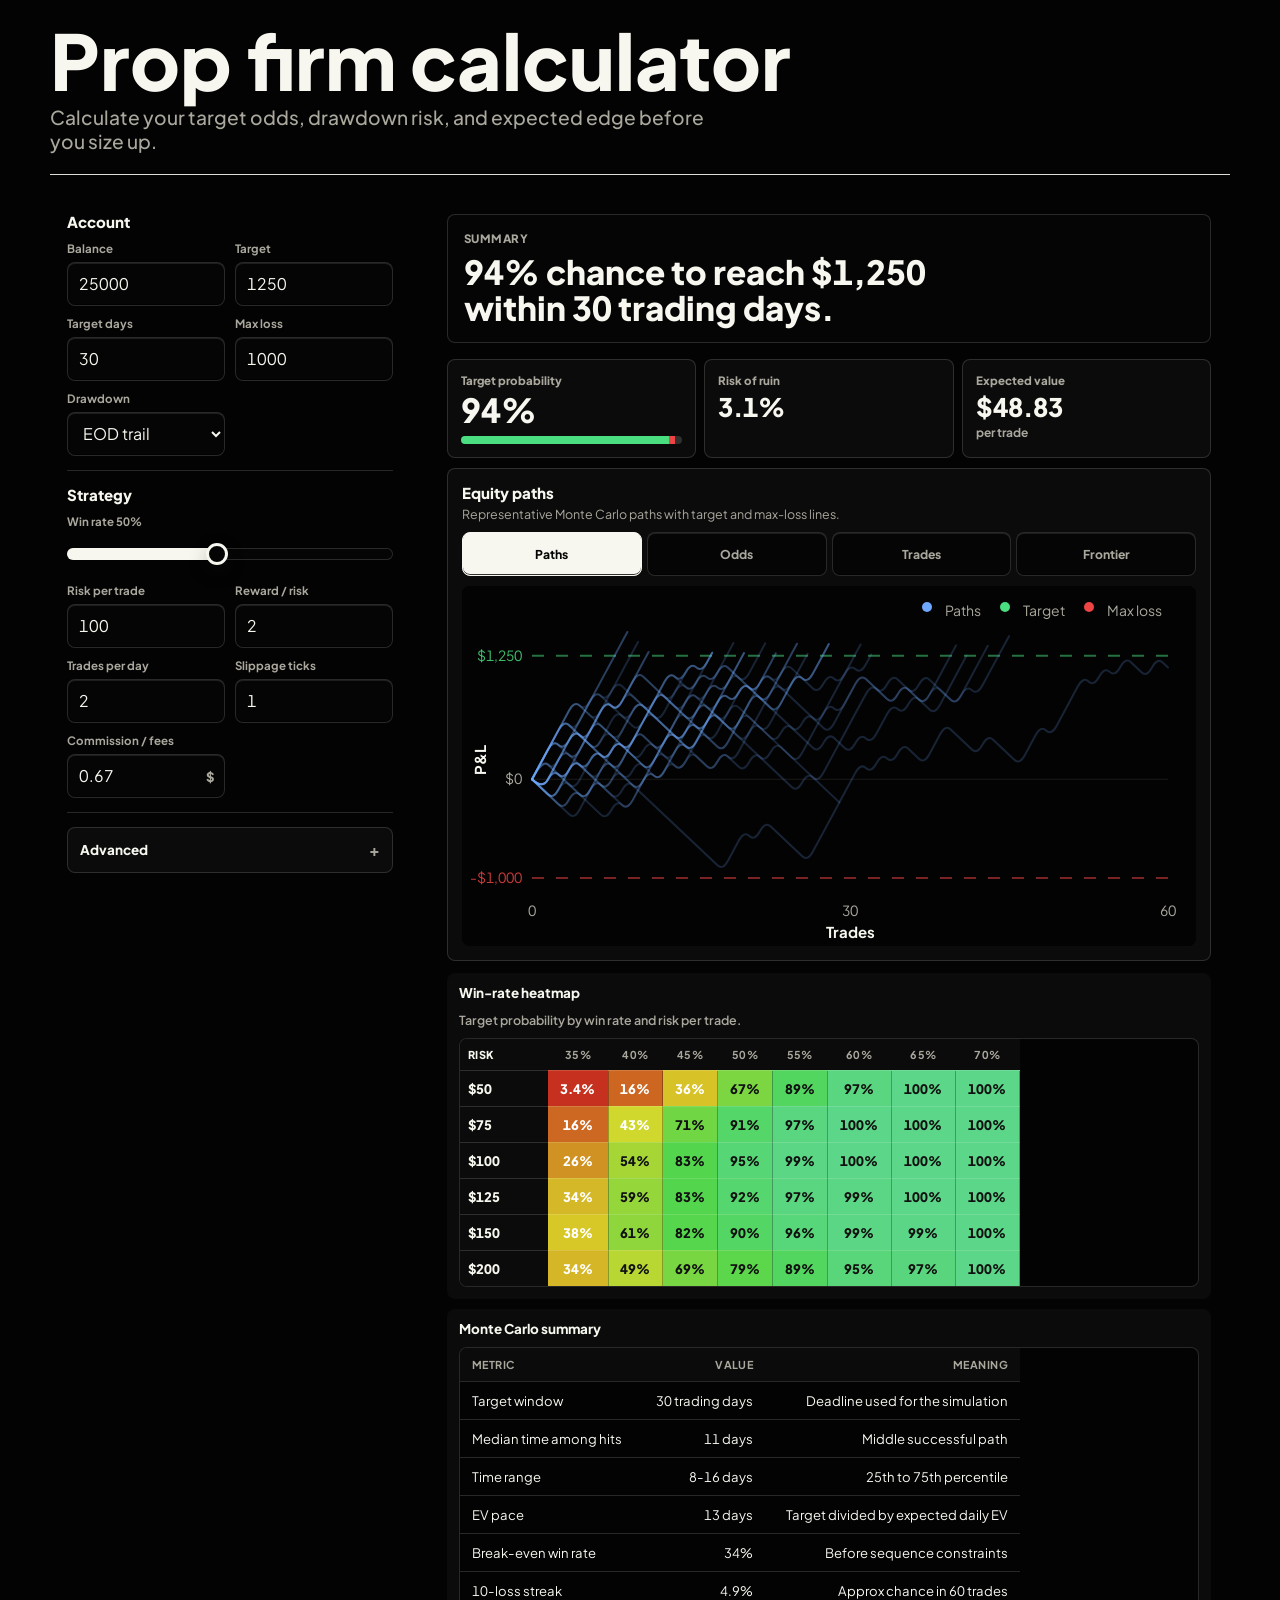
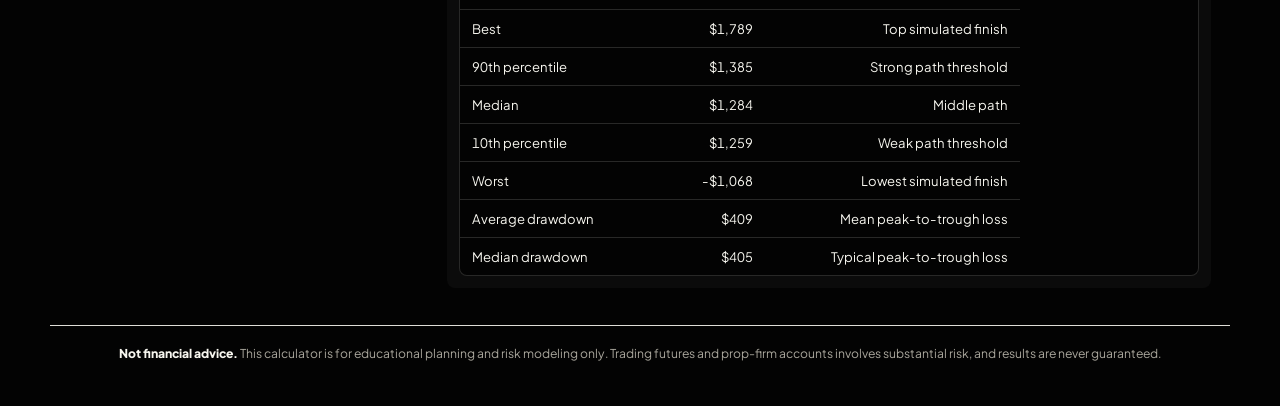
==== commit fe0b429c: "Publish prop firm calculator" ====
--- a/prop-firm-calculator/index.html
+++ b/prop-firm-calculator/index.html
@@ -7,50 +7,56 @@
   <link rel="preconnect" href="https://fonts.googleapis.com">
   <link rel="preconnect" href="https://fonts.gstatic.com" crossorigin>
   <link href="https://fonts.googleapis.com/css2?family=Plus+Jakarta+Sans:wght@400;500;600;700;800&display=swap" rel="stylesheet">
-  <link href="https://fonts.googleapis.com/css2?family=Material+Symbols+Rounded:opsz,wght,FILL,GRAD@24,600,0,0&display=swap" rel="stylesheet">
   <style>
     :root {
-      --bg: #f8f8f6;
-      --panel: #ffffff;
-      --ink: #181918;
-      --muted: #70736f;
-      --line: #e7e4dc;
-      --soft: #f1f0eb;
-      --field: #f1f0eb;
-      --canvas: #ffffff;
-      --table-head: #fbfaf7;
-      --button-surface: #ffffff;
-      --axis: #4f5550;
-      --grid: #e7e4dc;
+      color-scheme: dark;
+      --bg: #030303;
+      --panel: #050505;
+      --ink: #f7f6ef;
+      --muted: #aaa79d;
+      --line: rgba(247, 246, 239, 0.15);
+      --soft: #0b0b0b;
+      --field: #050505;
+      --canvas: #030303;
+      --table-head: #0b0b0b;
+      --button-surface: #050505;
+      --axis: #f7f6ef;
+      --grid: rgba(247, 246, 239, 0.12);
+      --scroll-track: #050505;
+      --scroll-thumb: rgba(247, 246, 239, 0.32);
+      --scroll-thumb-hover: rgba(247, 246, 239, 0.56);
       --blue: #2563eb;
       --green: #15803d;
       --red: #dc2626;
       --amber: #b45309;
-      --shadow: 0 20px 60px rgba(24, 25, 24, 0.08);
-      --radius: 22px;
-      --small-radius: 12px;
+      --shadow: inset 0 0 0 1px var(--line);
+      --radius: 8px;
+      --small-radius: 8px;
       --font: "Plus Jakarta Sans", Inter, ui-sans-serif, system-ui, -apple-system, BlinkMacSystemFont, "Segoe UI", sans-serif;
     }
 
     :root[data-theme="dark"] {
       color-scheme: dark;
-      --bg: #0f100f;
-      --panel: #181a18;
-      --ink: #f3f3ef;
-      --muted: #a5aaa2;
-      --line: #30332e;
-      --soft: #22251f;
-      --field: #1f211d;
-      --canvas: #141613;
-      --table-head: #20231e;
-      --button-surface: #181a18;
-      --axis: #cfd4ca;
-      --grid: #2c302a;
+      --bg: #030303;
+      --panel: #050505;
+      --ink: #f7f6ef;
+      --muted: #aaa79d;
+      --line: rgba(247, 246, 239, 0.15);
+      --soft: #0b0b0b;
+      --field: #050505;
+      --canvas: #030303;
+      --table-head: #0b0b0b;
+      --button-surface: #050505;
+      --axis: #f7f6ef;
+      --grid: rgba(247, 246, 239, 0.12);
+      --scroll-track: #050505;
+      --scroll-thumb: rgba(247, 246, 239, 0.32);
+      --scroll-thumb-hover: rgba(247, 246, 239, 0.56);
       --blue: #6ea8ff;
       --green: #4ade80;
       --red: #ef4444;
       --amber: #fbbf24;
-      --shadow: 0 20px 60px rgba(0, 0, 0, 0.32);
+      --shadow: inset 0 0 0 1px var(--line);
     }
 
     * {
@@ -59,7 +65,7 @@
 
     html {
       -webkit-font-smoothing: antialiased;
-      color-scheme: light;
+      color-scheme: dark;
     }
 
     body {
@@ -70,6 +76,35 @@
       font-variant-numeric: tabular-nums;
     }
 
+    html {
+      scrollbar-color: var(--scroll-thumb) var(--scroll-track);
+      scrollbar-width: thin;
+    }
+
+    ::-webkit-scrollbar {
+      width: 12px;
+      height: 12px;
+    }
+
+    ::-webkit-scrollbar-track {
+      background: var(--scroll-track);
+    }
+
+    ::-webkit-scrollbar-thumb {
+      min-height: 44px;
+      border: 3px solid var(--scroll-track);
+      border-radius: 999px;
+      background: var(--scroll-thumb);
+    }
+
+    ::-webkit-scrollbar-thumb:hover {
+      background: var(--scroll-thumb-hover);
+    }
+
+    ::-webkit-scrollbar-corner {
+      background: var(--scroll-track);
+    }
+
     button,
     input,
     select {
@@ -97,7 +132,7 @@
 
     .brand {
       display: grid;
-      gap: 5px;
+      gap: 12px;
     }
 
     .brand h1 {
@@ -129,11 +164,15 @@
     .controls {
       position: sticky;
       top: 18px;
+      width: 100%;
+      min-width: 0;
       padding: 16px;
       align-self: stretch;
     }
 
     .results {
+      width: 100%;
+      min-width: 0;
       padding: 18px;
     }
 
@@ -206,7 +245,7 @@
     input:focus,
     select:focus {
       background: var(--button-surface);
-      box-shadow: inset 0 0 0 1px rgba(37, 99, 235, 0.62), 0 0 0 4px rgba(37, 99, 235, 0.10);
+      box-shadow: inset 0 0 0 1px rgba(247, 246, 239, 0.9), 0 0 0 3px rgba(247, 246, 239, 0.12);
     }
 
     .input-with-unit {
@@ -292,7 +331,7 @@
     }
 
     .range-control:focus-within .range-thumb {
-      box-shadow: 0 7px 18px rgba(24, 25, 24, 0.26), 0 0 0 5px rgba(37, 99, 235, 0.14);
+      box-shadow: 0 7px 18px rgba(24, 25, 24, 0.26), 0 0 0 5px rgba(247, 246, 239, 0.12);
     }
 
     .preset-row {
@@ -318,8 +357,7 @@
 
     .button,
     .ghost,
-    .tab,
-    .theme-toggle {
+    .tab {
       min-height: 40px;
       border-radius: var(--small-radius);
       font-weight: 750;
@@ -329,13 +367,15 @@
     .button {
       padding: 0 16px;
       background: var(--ink);
-      color: #fff;
+      color: var(--bg);
+      box-shadow:
+        inset 0 1px 0 rgba(255, 255, 255, 0.92),
+        inset 0 -1px 0 rgba(0, 0, 0, 0.14);
     }
 
     .button:hover,
     .ghost:hover,
-    .tab:hover,
-    .theme-toggle:hover {
+    .tab:hover {
       transform: translateY(-1px);
     }
 
@@ -343,43 +383,9 @@
       padding: 0 12px;
       background: var(--button-surface);
       color: var(--ink);
-      box-shadow: inset 0 0 0 1px var(--line);
-    }
-
-    .theme-toggle {
-      display: inline-grid;
-      place-items: center;
-      min-height: 0;
-      width: 42px;
-      height: 42px;
-      padding: 0 13px;
-      background: var(--button-surface);
-      color: var(--ink);
-      box-shadow: inset 0 0 0 1px var(--line);
-      white-space: nowrap;
-    }
-
-    .material-symbols-rounded {
-      font-family: "Material Symbols Rounded";
-      font-weight: normal;
-      font-style: normal;
-      font-size: 21px;
-      line-height: 1;
-      letter-spacing: normal;
-      text-transform: none;
-      display: grid;
-      place-items: center;
-      width: 1em;
-      height: 1em;
-      white-space: nowrap;
-      direction: ltr;
-      -webkit-font-feature-settings: "liga";
-      -webkit-font-smoothing: antialiased;
-      font-feature-settings: "liga";
-    }
-
-    #themeIcon {
-      transform: translateX(-2px);
+      box-shadow:
+        inset 0 0 0 1px var(--line),
+        inset 0 1px 0 rgba(255, 255, 255, 0.08);
     }
 
     .danger {
@@ -388,7 +394,7 @@
     }
 
     details {
-      border-radius: 16px;
+      border-radius: 8px;
       background: var(--soft);
       padding: 0 12px;
     }
@@ -440,7 +446,7 @@
 
     .hero-metric,
     .mini-metric {
-      border-radius: 16px;
+      border-radius: 8px;
       background: var(--soft);
       padding: 13px;
       min-height: 94px;
@@ -521,7 +527,7 @@
       align-items: stretch;
       margin-bottom: 16px;
       padding: 16px;
-      border-radius: 18px;
+      border-radius: 8px;
       background: var(--panel);
       box-shadow: inset 0 0 0 1px var(--line);
     }
@@ -552,7 +558,7 @@
     }
 
     .chart-card {
-      border-radius: 18px;
+      border-radius: 8px;
       background: var(--soft);
       padding: 14px;
     }
@@ -606,24 +612,63 @@
       width: 100%;
       height: 360px;
       display: block;
-      border-radius: 14px;
+      border-radius: 8px;
       background: var(--canvas);
     }
 
     .collapsed-data {
       margin-top: 12px;
       min-width: 0;
+    }
+
+    .data-panel {
+      border-radius: 8px;
+      background: var(--soft);
+      padding: 12px;
+    }
+
+    .data-panel + .data-panel {
+      margin-top: 10px;
+    }
+
+    .data-title {
+      margin: 0 0 10px;
+      color: var(--ink);
+      font-size: 0.84rem;
+      font-weight: 760;
+      line-height: 1.2;
     }
 
     .table-scroll {
       max-width: 100%;
       overflow-x: auto;
       overflow-y: hidden;
-      border-radius: 14px;
+      border-radius: 8px;
       background: var(--canvas);
       box-shadow: inset 0 0 0 1px var(--line);
       -webkit-overflow-scrolling: touch;
       overscroll-behavior-x: contain;
+      scrollbar-color: var(--scroll-thumb) var(--canvas);
+      scrollbar-width: thin;
+    }
+
+    .table-scroll::-webkit-scrollbar {
+      height: 10px;
+    }
+
+    .table-scroll::-webkit-scrollbar-track {
+      border-radius: 999px;
+      background: var(--canvas);
+    }
+
+    .table-scroll::-webkit-scrollbar-thumb {
+      border: 3px solid var(--canvas);
+      border-radius: 999px;
+      background: var(--scroll-thumb);
+    }
+
+    .table-scroll::-webkit-scrollbar-thumb:hover {
+      background: var(--scroll-thumb-hover);
     }
 
     table {
@@ -759,8 +804,8 @@
 
     @media (max-width: 620px) {
       :root {
-        --radius: 18px;
-        --small-radius: 11px;
+        --radius: 8px;
+        --small-radius: 8px;
       }
 
       .app {
@@ -786,7 +831,7 @@
       }
 
       .brand {
-        gap: 4px;
+        gap: 8px;
       }
 
       .brand h1 {
@@ -802,11 +847,6 @@
         text-wrap: pretty;
       }
 
-      .theme-toggle {
-        width: 40px;
-        height: 40px;
-      }
-
       .results,
       .controls {
         padding: 12px;
@@ -849,7 +889,7 @@
       .insight-card {
         padding: 14px;
         margin-bottom: 10px;
-        border-radius: 16px;
+        border-radius: 8px;
       }
 
       .insight-label {
@@ -877,7 +917,7 @@
       .mini-metric {
         min-height: 78px;
         padding: 10px;
-        border-radius: 14px;
+        border-radius: 8px;
       }
 
       .metric-label {
@@ -907,7 +947,7 @@
 
       .chart-card {
         padding: 10px;
-        border-radius: 16px;
+        border-radius: 8px;
         overflow: hidden;
       }
 
@@ -954,8 +994,8 @@
       canvas {
         width: 100%;
         max-width: 100%;
-        height: min(58vh, 340px);
-        min-height: 280px;
+        height: clamp(260px, 78vw, 320px);
+        min-height: 260px;
         border-radius: 13px;
       }
 
@@ -965,8 +1005,16 @@
         overflow: hidden;
       }
 
+      .data-panel {
+        padding: 10px;
+      }
+
+      .data-title {
+        font-size: 0.82rem;
+      }
+
       details {
-        border-radius: 14px;
+        border-radius: 8px;
         padding: 0 10px;
         min-width: 0;
         overflow: hidden;
@@ -994,6 +1042,120 @@
       }
     }
 
+    .top {
+      padding-bottom: 20px;
+      border-bottom: 1px solid rgba(247, 246, 239, 0.9);
+    }
+
+    .brand h1 {
+      max-width: none;
+      font-size: clamp(2.55rem, 6vw, 5.6rem);
+      font-weight: 800;
+      line-height: 0.84;
+      white-space: nowrap;
+    }
+
+    .brand p {
+      max-width: 42rem;
+      font-size: clamp(1rem, 1.5vw, 1.22rem);
+      font-weight: 500;
+      line-height: 1.28;
+      text-wrap: pretty;
+    }
+
+    .card,
+    .insight-card,
+    .chart-card,
+    .hero-metric,
+    .mini-metric,
+    details,
+    canvas,
+    .table-scroll {
+      border-radius: 8px;
+      border: 1px solid var(--line);
+      box-shadow: none;
+    }
+
+    .button,
+    .ghost,
+    .tab,
+    input,
+    select {
+      border: 1px solid var(--line);
+      box-shadow:
+        inset 0 1px 0 rgb(255 255 255 / 0.1),
+        inset 0 -1px 0 rgb(0 0 0 / 0.8);
+    }
+
+    .button,
+    .tab.active {
+      border-color: var(--ink);
+      background: var(--ink);
+      color: var(--bg);
+    }
+
+    .ghost:hover,
+    .tab:hover,
+    .button:hover {
+      border-color: rgba(247, 246, 239, 0.9);
+      background: #0b0b0b;
+      color: var(--ink);
+      box-shadow:
+        inset 0 1px 0 rgb(255 255 255 / 0.16),
+        0 12px 26px -24px rgb(255 255 255 / 0.5);
+      transform: translateY(-2px);
+    }
+
+    .button:hover,
+    .tab.active:hover {
+      background: var(--ink);
+      color: var(--bg);
+    }
+
+    input:focus,
+    select:focus {
+      background: var(--button-surface);
+      box-shadow:
+        inset 0 0 0 1px rgba(247, 246, 239, 0.9),
+        0 0 0 3px rgba(247, 246, 239, 0.12);
+    }
+
+    .insight-main p {
+      font-size: clamp(1.28rem, 2.6vw, 2.15rem);
+      line-height: 1.08;
+    }
+
+    .metric-value {
+      font-size: clamp(1.45rem, 2.6vw, 2.45rem);
+      line-height: 0.9;
+    }
+
+    .chart-head h2,
+    .section-title h2 {
+      font-weight: 800;
+    }
+
+    .disclaimer {
+      border-top: 1px solid rgba(247, 246, 239, 0.9);
+      padding-top: 18px;
+    }
+
+    @media (max-width: 620px) {
+      .top {
+        padding-bottom: 14px;
+      }
+
+      .brand h1 {
+        max-width: none;
+        font-size: clamp(1.55rem, 7.2vw, 2.75rem);
+        white-space: nowrap;
+      }
+
+      .brand p {
+        max-width: 30ch;
+      }
+    }
+
     @media (max-width: 340px) {
       .app {
         padding-inline: 8px;
@@ -1023,6 +1185,241 @@
 
       .tabs {
         grid-template-columns: repeat(2, minmax(0, 1fr));
+      }
+    }
+
+    html,
+    body {
+      width: 100%;
+      overflow-x: clip;
+    }
+
+    button,
+    input,
+    select {
+      touch-action: manipulation;
+    }
+
+    .app {
+      width: 100%;
+      max-width: 1180px;
+      padding: 14px 10px 30px;
+    }
+
+    .top {
+      display: grid;
+      grid-template-columns: minmax(0, 1fr) auto;
+      align-items: start;
+      gap: 12px;
+      margin-bottom: 12px;
+      padding-bottom: 14px;
+    }
+
+    .brand {
+      min-width: 0;
+      gap: 12px;
+    }
+
+    .brand h1 {
+      max-width: none;
+      font-size: clamp(1.55rem, 7.2vw, 2.75rem);
+      line-height: 0.84;
+      white-space: nowrap;
+    }
+
+    .brand p {
+      max-width: 31ch;
+      font-size: 0.92rem;
+      line-height: 1.28;
+    }
+
+    .layout {
+      grid-template-columns: 1fr;
+      gap: 12px;
+    }
+
+    .results {
+      order: 1;
+      padding: 12px;
+    }
+
+    .controls {
+      order: 2;
+      position: static;
+      padding: 12px;
+    }
+
+    .grid,
+    .preset-row {
+      grid-template-columns: 1fr;
+    }
+
+    .score {
+      grid-template-columns: repeat(2, minmax(0, 1fr));
+      gap: 8px;
+      margin-bottom: 10px;
+    }
+
+    .hero-metric {
+      grid-column: 1 / -1;
+    }
+
+    .chart-head {
+      display: grid;
+      gap: 10px;
+    }
+
+    .chart-actions {
+      justify-items: stretch;
+      min-width: 0;
+    }
+
+    .tabs {
+      display: grid;
+      grid-template-columns: repeat(4, minmax(0, 1fr));
+      gap: 5px;
+      justify-content: stretch;
+      width: 100%;
+    }
+
+    .chart-head {
+      grid-template-columns: minmax(0, 1fr);
+      align-items: stretch;
+    }
+
+    .chart-head > div:first-child,
+    .chart-actions {
+      min-width: 0;
+      width: 100%;
+    }
+
+    .tab {
+      width: 100%;
+      min-width: 0;
+    }
+
+    .button,
+    .ghost,
+    .tab,
+    input,
+    select,
+    summary {
+      min-height: 44px;
+    }
+
+    .table-scroll {
+      width: 100%;
+      max-width: calc(100vw - 44px);
+    }
+
+    table,
+    .heatmap-table {
+      width: max-content;
+      min-width: 560px;
+    }
+
+    @media (min-width: 380px) {
+      .tabs {
+        grid-template-columns: repeat(4, minmax(0, 1fr));
+      }
+    }
+
+    @media (min-width: 620px) {
+      .app {
+        width: min(1180px, calc(100vw - 32px));
+        padding: 28px 0 44px;
+      }
+
+      .brand h1 {
+        max-width: none;
+        font-size: clamp(2.55rem, 6vw, 5.6rem);
+        white-space: nowrap;
+      }
+
+      .brand p {
+        max-width: 42rem;
+        font-size: clamp(1rem, 1.5vw, 1.22rem);
+      }
+
+      .grid,
+      .preset-row {
+        grid-template-columns: repeat(2, minmax(0, 1fr));
+      }
+
+      .preset-row {
+        grid-template-columns: minmax(0, 1fr) auto;
+      }
+
+      .table-scroll {
+        max-width: 100%;
+      }
+    }
+
+    @media (min-width: 980px) {
+      .top {
+        margin-bottom: 20px;
+        padding-bottom: 20px;
+      }
+
+      .brand h1 {
+        max-width: none;
+        white-space: nowrap;
+      }
+
+      .layout {
+        grid-template-columns: 360px minmax(0, 1fr);
+        gap: 18px;
+      }
+
+      .results,
+      .controls {
+        order: initial;
+        padding: 18px;
+      }
+
+      .controls {
+        position: sticky;
+        top: 18px;
+        padding: 16px;
+      }
+
+      .score {
+        grid-template-columns: repeat(3, minmax(0, 1fr));
+      }
+
+      .hero-metric {
+        grid-column: auto;
+      }
+
+      .chart-head {
+        display: grid;
+      }
+    }
+
+    .controls,
+    .results {
+      border-color: transparent;
+      background: transparent;
+      box-shadow: none;
+    }
+
+    .tabs {
+      padding: 0;
+      background: transparent;
+      box-shadow: none;
+    }
+
+    canvas,
+    .chart-card canvas,
+    details .table-scroll {
+      border: 0;
+      box-shadow: none;
+    }
+
+    @media (max-width: 340px) {
+      canvas {
+        height: 250px;
+        min-height: 250px;
       }
     }
   </style>
@@ -1034,25 +1431,13 @@
         <h1>Prop firm calculator</h1>
         <p>Calculate your target odds, drawdown risk, and expected edge before you size up.</p>
       </div>
-      <button class="theme-toggle" id="themeToggle" type="button" aria-label="Switch to dark mode" onclick="toggleTheme()">
-        <span class="material-symbols-rounded" id="themeIcon" aria-hidden="true">dark_mode</span>
-      </button>
     </header>
 
     <div class="layout">
       <aside class="card controls">
         <section class="section">
           <div class="section-title">
-            <h2>Preset</h2>
-            <span class="hint" id="savedCount">0 saved</span>
-          </div>
-          <select id="presetSelect" aria-label="Preset"></select>
-        </section>
-
-        <section class="section">
-          <div class="section-title">
             <h2>Account</h2>
-            <span class="hint">Rules and goal</span>
           </div>
           <div class="grid">
             <div>
@@ -1149,23 +1534,6 @@
               </div>
             </div>
           </details>
-          <details>
-            <summary>Save and manage presets</summary>
-            <div class="details-body">
-              <div class="preset-row">
-                <input id="presetName" type="text" placeholder="Name current setup">
-                <button class="ghost" id="savePreset" type="button">Save</button>
-              </div>
-              <div class="button-pair">
-                <button class="ghost" id="overwritePreset" type="button">Overwrite</button>
-                <button class="ghost" id="renamePreset" type="button">Rename</button>
-              </div>
-              <div class="button-pair">
-                <button class="ghost" id="duplicatePreset" type="button">Duplicate</button>
-                <button class="ghost danger" id="deletePreset" type="button">Delete</button>
-              </div>
-            </div>
-          </details>
         </section>
       </aside>
 
@@ -1223,35 +1591,31 @@
         </article>
 
         <div class="collapsed-data">
-          <details>
-            <summary>Win-rate heatmap</summary>
-            <div class="details-body">
-              <p class="heatmap-note">Target probability by win rate and risk per trade.</p>
-              <div class="table-scroll">
-                <table class="heatmap-table">
-                  <thead id="sensitivityHead"></thead>
-                  <tbody id="sensitivityBody"></tbody>
-                </table>
-              </div>
+          <article class="data-panel">
+            <h2 class="data-title">Win-rate heatmap</h2>
+            <p class="heatmap-note">Target probability by win rate and risk per trade.</p>
+            <div class="table-scroll">
+              <table class="heatmap-table">
+                <thead id="sensitivityHead"></thead>
+                <tbody id="sensitivityBody"></tbody>
+              </table>
             </div>
-          </details>
-          <details>
-            <summary>Monte Carlo summary</summary>
-            <div class="details-body">
-              <div class="table-scroll">
-                <table>
-                  <thead>
-                    <tr>
-                      <th>Metric</th>
-                      <th>Value</th>
-                      <th>Meaning</th>
-                    </tr>
-                  </thead>
-                  <tbody id="summaryBody"></tbody>
-                </table>
-              </div>
+          </article>
+          <article class="data-panel">
+            <h2 class="data-title">Monte Carlo summary</h2>
+            <div class="table-scroll">
+              <table>
+                <thead>
+                  <tr>
+                    <th>Metric</th>
+                    <th>Value</th>
+                    <th>Meaning</th>
+                  </tr>
+                </thead>
+                <tbody id="summaryBody"></tbody>
+              </table>
             </div>
-          </details>
+          </article>
         </div>
       </section>
     </div>
@@ -1265,7 +1629,6 @@
   <div class="toast" id="toast"></div>
 
   <script>
-    const STORAGE_KEY = "propFirmCalculatorPresets.v2";
     const SLIPPAGE_TICK_VALUE = 0.5;
     const BUILT_INS = [
       {
@@ -1385,16 +1748,6 @@
     fields.forEach((id) => input[id] = document.getElementById(id));
 
     const ui = {
-      presetSelect: document.getElementById("presetSelect"),
-      presetName: document.getElementById("presetName"),
-      savedCount: document.getElementById("savedCount"),
-      savePreset: document.getElementById("savePreset"),
-      overwritePreset: document.getElementById("overwritePreset"),
-      renamePreset: document.getElementById("renamePreset"),
-      duplicatePreset: document.getElementById("duplicatePreset"),
-      deletePreset: document.getElementById("deletePreset"),
-      themeToggle: document.getElementById("themeToggle"),
-      themeIcon: document.getElementById("themeIcon"),
       winRateControl: document.getElementById("winRateControl"),
       winRateText: document.getElementById("winRateText"),
       passRate: document.getElementById("passRate"),
@@ -1417,29 +1770,13 @@
     };
     ui.sensitivityHead = document.getElementById("sensitivityHead");
 
-    let savedPresets = readSaved();
     let last = null;
     let activeChart = "equity";
     let hoverPoint = null;
     let hoverCandidates = [];
     let timer = 0;
-    let pendingDeleteId = null;
-    let pendingDeleteTimer = 0;
-    let theme = localStorage.getItem("propFirmCalculatorTheme.v1") || "light";
-
-    function applyTheme(nextTheme) {
-      theme = nextTheme === "dark" ? "dark" : "light";
-      document.documentElement.dataset.theme = theme;
-      ui.themeIcon.textContent = theme === "dark" ? "light_mode" : "dark_mode";
-      ui.themeToggle.setAttribute("aria-label", theme === "dark" ? "Switch to light mode" : "Switch to dark mode");
-      localStorage.setItem("propFirmCalculatorTheme.v1", theme);
-      draw();
-    }
-
-    function toggleTheme() {
-      applyTheme(theme === "dark" ? "light" : "dark");
-    }
-    window.toggleTheme = toggleTheme;
+    document.documentElement.dataset.theme = "dark";
+    localStorage.removeItem("propFirmCalculatorTheme.v1");
 
     function cssVar(name) {
       return getComputedStyle(document.documentElement).getPropertyValue(name).trim();
@@ -1458,20 +1795,6 @@
         green: cssVar("--green"),
         red: cssVar("--red")
       };
-    }
-
-    function readSaved() {
-      try {
-        const raw = localStorage.getItem(STORAGE_KEY);
-        const parsed = raw ? JSON.parse(raw) : [];
-        return Array.isArray(parsed) ? parsed : [];
-      } catch {
-        return [];
-      }
-    }
-
-    function writeSaved() {
-      localStorage.setItem(STORAGE_KEY, JSON.stringify(savedPresets));
     }
 
     function defaults() {
@@ -1760,7 +2083,6 @@
       last = { v, selected, rows, m };
       renderMetrics(v, selected, m);
       renderTables(v, selected, rows, m);
-      renderPresets();
       draw();
     }
 
@@ -1856,8 +2178,11 @@
     }
 
     function plotArea(width, height) {
+      if (width < 360) {
+        return { left: 58, right: width - 8, top: 70, bottom: height - 46, compact: true };
+      }
       if (width < 520) {
-        return { left: 52, right: width - 14, top: 62, bottom: height - 54, compact: true };
+        return { left: 54, right: width - 10, top: 58, bottom: height - 48, compact: true };
       }
       return { left: 70, right: width - 28, top: 46, bottom: height - 58 };
     }
@@ -2264,6 +2589,57 @@
       const colors = chartTheme();
       const compact = width < 520;
       ctx.font = `${compact ? 12 : 14}px Plus Jakarta Sans, sans-serif`;
+      if (compact) {
+        const entries = items.map((item) => (
+          Array.isArray(item) ? { text: item[0], color: item[1], marker: "dot" } : item
+        ));
+        const rows = [];
+        let current = [];
+        let currentWidth = 0;
+        entries.forEach((entry) => {
+          const entryWidth = ctx.measureText(entry.text).width + 30;
+          if (current.length && currentWidth + entryWidth > width - 22) {
+            rows.push(current);
+            current = [];
+            currentWidth = 0;
+          }
+          current.push({ ...entry, width: entryWidth });
+          currentWidth += entryWidth;
+        });
+        if (current.length) rows.push(current);
+
+        rows.slice(0, 2).forEach((row, rowIndex) => {
+          const totalWidth = row.reduce((sum, entry) => sum + entry.width, 0);
+          let x = Math.max(10, (width - totalWidth) / 2);
+          const y = 24 + rowIndex * 19;
+          row.forEach((entry) => {
+            const { text, color, marker = "dot", alpha = 1, width: entryWidth } = entry;
+            ctx.save();
+            ctx.globalAlpha = alpha;
+            ctx.fillStyle = color;
+            ctx.strokeStyle = color;
+            ctx.lineWidth = 3;
+            if (marker === "line" || marker === "dash") {
+              if (marker === "dash") ctx.setLineDash([5, 5]);
+              ctx.beginPath();
+              ctx.moveTo(x, y - 9);
+              ctx.lineTo(x + 14, y - 9);
+              ctx.stroke();
+            } else {
+              ctx.beginPath();
+              ctx.arc(x + 7, y - 9, 4, 0, Math.PI * 2);
+              ctx.fill();
+            }
+            ctx.restore();
+            ctx.fillStyle = colors.muted;
+            ctx.textAlign = "left";
+            ctx.fillText(text, x + 22, y);
+            x += entryWidth;
+          });
+        });
+        return;
+      }
+
       ctx.textAlign = "right";
       let x = width - (compact ? 16 : 34);
       let y = compact ? 24 : 30;
@@ -2355,43 +2731,6 @@
       ctx.closePath();
     }
 
-    function allPresets() {
-      return [...BUILT_INS, ...savedPresets];
-    }
-
-    function renderPresets() {
-      const selected = ui.presetSelect.value;
-      ui.presetSelect.innerHTML = allPresets().map((preset) => (
-        `<option value="${preset.id}">${preset.builtIn ? "Template" : "Saved"}: ${escapeHtml(preset.name)}</option>`
-      )).join("");
-      if (allPresets().some((preset) => preset.id === selected)) ui.presetSelect.value = selected;
-      ui.savedCount.textContent = `${savedPresets.length} saved`;
-    }
-
-    function selectedPreset() {
-      return allPresets().find((preset) => preset.id === ui.presetSelect.value);
-    }
-
-    function savedIndex() {
-      return savedPresets.findIndex((preset) => preset.id === ui.presetSelect.value);
-    }
-
-    function saveCurrent(name) {
-      const clean = name.trim();
-      if (!clean) return toast("Name it first.");
-      const preset = {
-        id: `saved-${Date.now()}`,
-        name: clean,
-        builtIn: false,
-        values: values()
-      };
-      savedPresets.push(preset);
-      writeSaved();
-      renderPresets();
-      ui.presetSelect.value = preset.id;
-      toast("Saved.");
-    }
-
     function escapeHtml(value) {
       return String(value).replace(/[&<>"']/g, (char) => ({
         "&": "&amp;",
@@ -2453,81 +2792,9 @@
       draw();
     });
 
-    ui.presetSelect.addEventListener("change", () => {
-      const preset = selectedPreset();
-      if (!preset) return;
-      setValues(preset.values);
-      ui.presetName.value = preset.builtIn ? "" : preset.name;
-      render();
-    });
-
-    ui.savePreset.addEventListener("click", () => saveCurrent(ui.presetName.value));
-
-    ui.overwritePreset.addEventListener("click", () => {
-      const index = savedIndex();
-      if (index < 0) return toast("Select a saved preset.");
-      savedPresets[index].values = values();
-      savedPresets[index].name = ui.presetName.value.trim() || savedPresets[index].name;
-      writeSaved();
-      render();
-      toast("Overwritten.");
-    });
-
-    ui.renamePreset.addEventListener("click", () => {
-      const index = savedIndex();
-      const clean = ui.presetName.value.trim();
-      if (index < 0 || !clean) return toast("Select saved preset and name.");
-      savedPresets[index].name = clean;
-      writeSaved();
-      render();
-      toast("Renamed.");
-    });
-
-    ui.duplicatePreset.addEventListener("click", () => {
-      const preset = selectedPreset();
-      if (!preset) return;
-      const copy = {
-        id: `saved-${Date.now()}`,
-        name: `${preset.name} copy`,
-        builtIn: false,
-        values: { ...preset.values }
-      };
-      savedPresets.push(copy);
-      writeSaved();
-      renderPresets();
-      ui.presetSelect.value = copy.id;
-      ui.presetName.value = copy.name;
-      toast("Duplicated.");
-    });
-
-    ui.deletePreset.addEventListener("click", () => {
-      const index = savedIndex();
-      if (index < 0) return toast("Templates stay available.");
-      const preset = savedPresets[index];
-      if (pendingDeleteId !== preset.id) {
-        pendingDeleteId = preset.id;
-        ui.deletePreset.textContent = "Confirm";
-        clearTimeout(pendingDeleteTimer);
-        pendingDeleteTimer = setTimeout(() => {
-          pendingDeleteId = null;
-          ui.deletePreset.textContent = "Delete";
-        }, 3000);
-        return toast("Click Confirm to delete.");
-      }
-      savedPresets.splice(index, 1);
-      pendingDeleteId = null;
-      ui.deletePreset.textContent = "Delete";
-      clearTimeout(pendingDeleteTimer);
-      writeSaved();
-      render();
-      toast("Deleted.");
-    });
-
     window.addEventListener("resize", draw);
 
-    applyTheme(theme);
     setValues(defaults());
-    renderPresets();
     render();
   </script>
 </body>
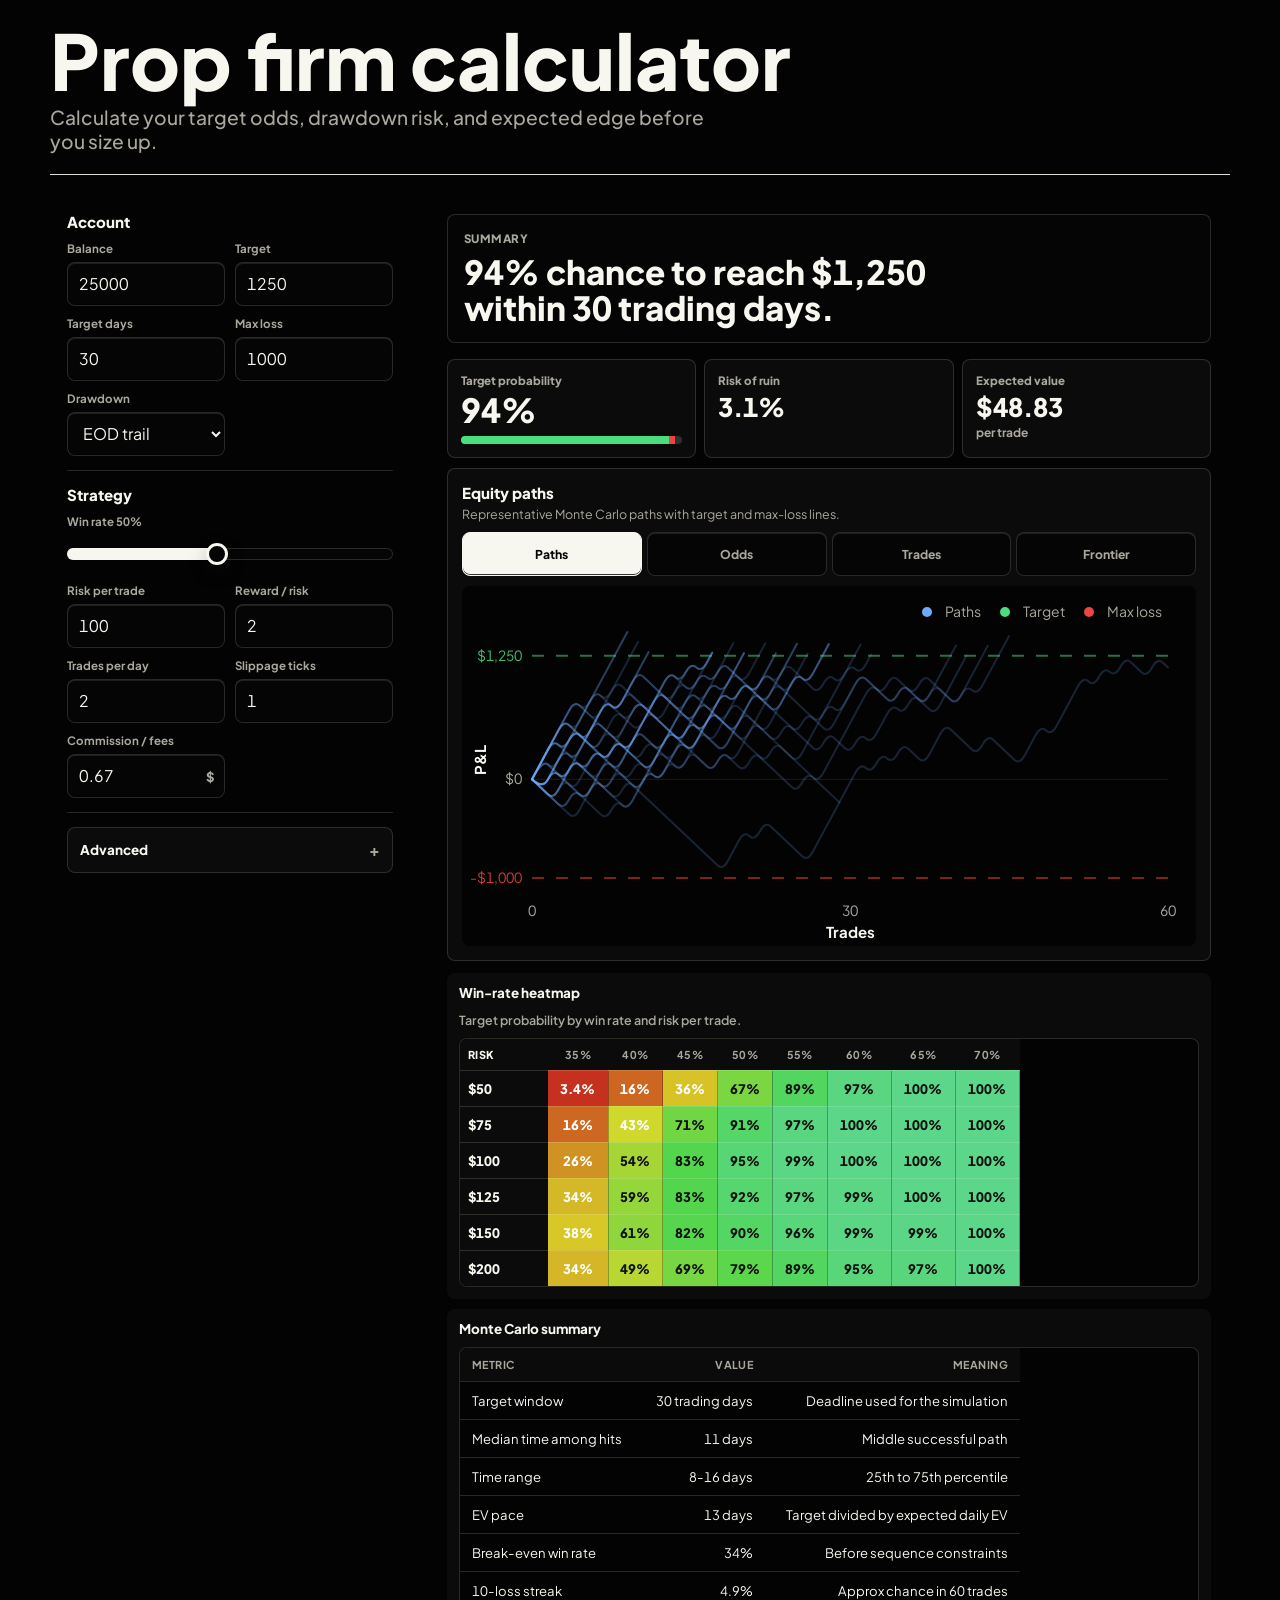
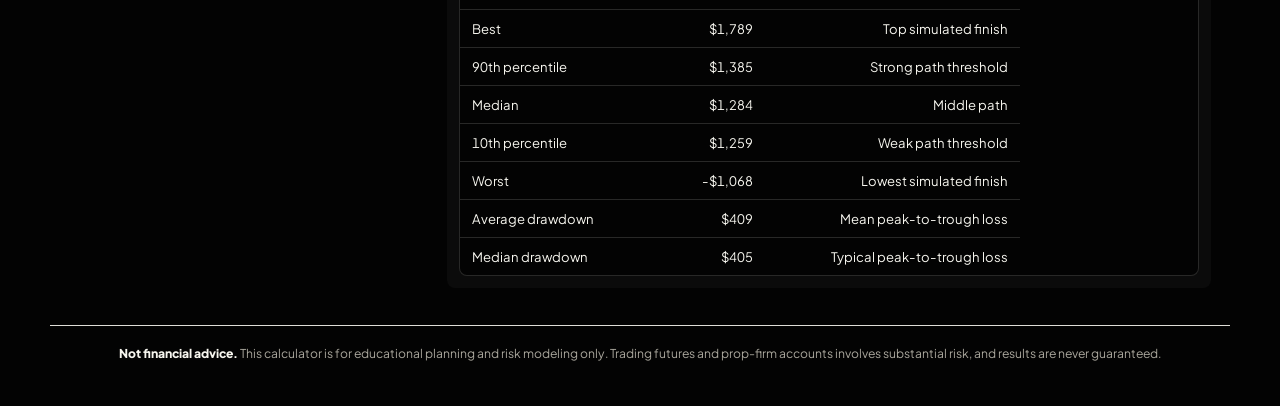
==== commit fcde6b35: "Sync prop firm calculator legend fix" ====
--- a/prop-firm-calculator/index.html
+++ b/prop-firm-calculator/index.html
@@ -2589,6 +2589,8 @@
       const colors = chartTheme();
       const compact = width < 520;
       ctx.font = `${compact ? 12 : 14}px Plus Jakarta Sans, sans-serif`;
+      const previousTextBaseline = ctx.textBaseline;
+      ctx.textBaseline = "middle";
       if (compact) {
         const entries = items.map((item) => (
           Array.isArray(item) ? { text: item[0], color: item[1], marker: "dot" } : item
@@ -2611,7 +2613,7 @@
         rows.slice(0, 2).forEach((row, rowIndex) => {
           const totalWidth = row.reduce((sum, entry) => sum + entry.width, 0);
           let x = Math.max(10, (width - totalWidth) / 2);
-          const y = 24 + rowIndex * 19;
+          const y = 20 + rowIndex * 19;
           row.forEach((entry) => {
             const { text, color, marker = "dot", alpha = 1, width: entryWidth } = entry;
             ctx.save();
@@ -2622,12 +2624,12 @@
             if (marker === "line" || marker === "dash") {
               if (marker === "dash") ctx.setLineDash([5, 5]);
               ctx.beginPath();
-              ctx.moveTo(x, y - 9);
-              ctx.lineTo(x + 14, y - 9);
+              ctx.moveTo(x, y);
+              ctx.lineTo(x + 14, y);
               ctx.stroke();
             } else {
               ctx.beginPath();
-              ctx.arc(x + 7, y - 9, 4, 0, Math.PI * 2);
+              ctx.arc(x + 7, y, 4, 0, Math.PI * 2);
               ctx.fill();
             }
             ctx.restore();
@@ -2637,12 +2639,13 @@
             x += entryWidth;
           });
         });
+        ctx.textBaseline = previousTextBaseline;
         return;
       }
 
       ctx.textAlign = "right";
       let x = width - (compact ? 16 : 34);
-      let y = compact ? 24 : 30;
+      let y = compact ? 20 : 26;
       items.slice().reverse().forEach((item) => {
         const entry = Array.isArray(item) ? { text: item[0], color: item[1], marker: "dot" } : item;
         const { text, color, marker = "dot", alpha = 1 } = entry;
@@ -2659,7 +2662,7 @@
         ctx.strokeStyle = color;
         ctx.lineWidth = 3;
         const markerX = x - textWidth - (compact ? 14 : 18);
-        const markerY = y - 9;
+        const markerY = y;
         if (marker === "line" || marker === "dash") {
           if (marker === "dash") ctx.setLineDash([5, 5]);
           ctx.beginPath();
@@ -2674,6 +2677,7 @@
         ctx.restore();
         x -= textWidth + (compact ? 34 : 42);
       });
+      ctx.textBaseline = previousTextBaseline;
     }
 
     function xLabels(ctx, area, labels, min, max) {
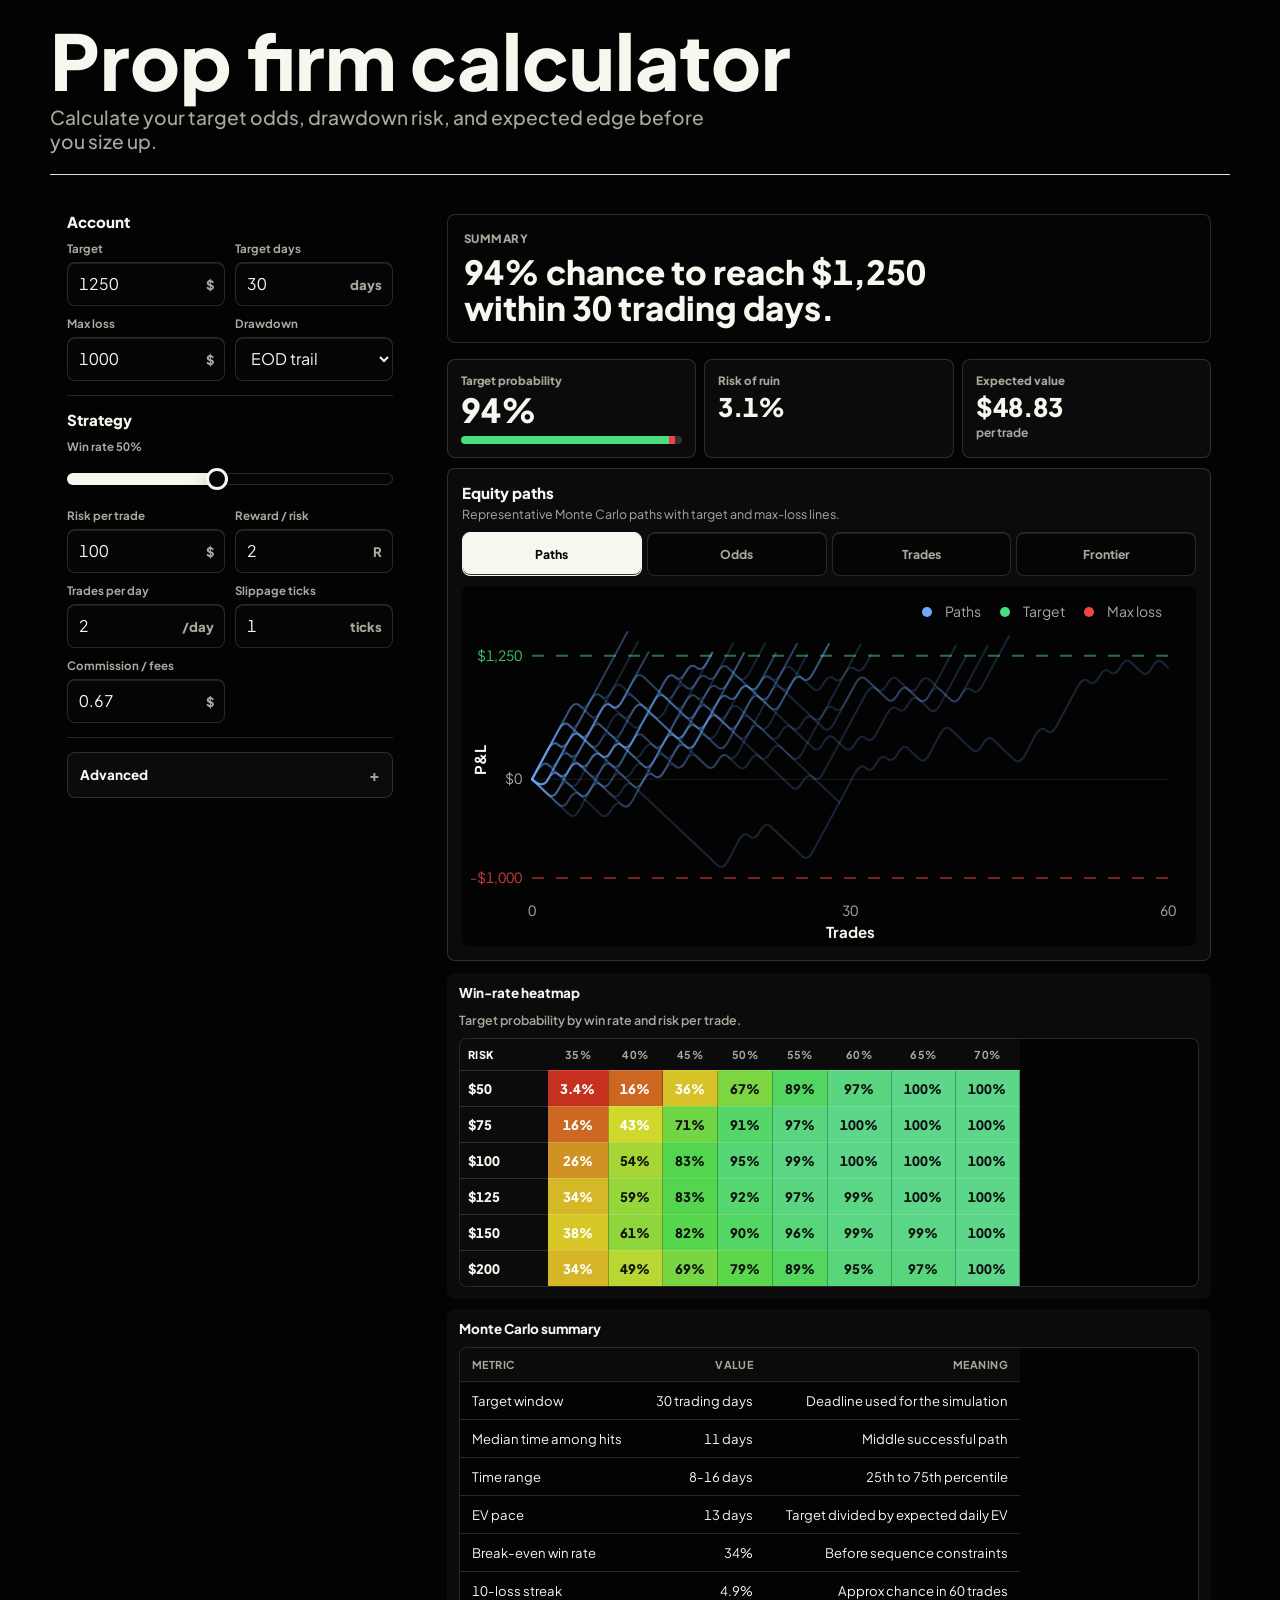
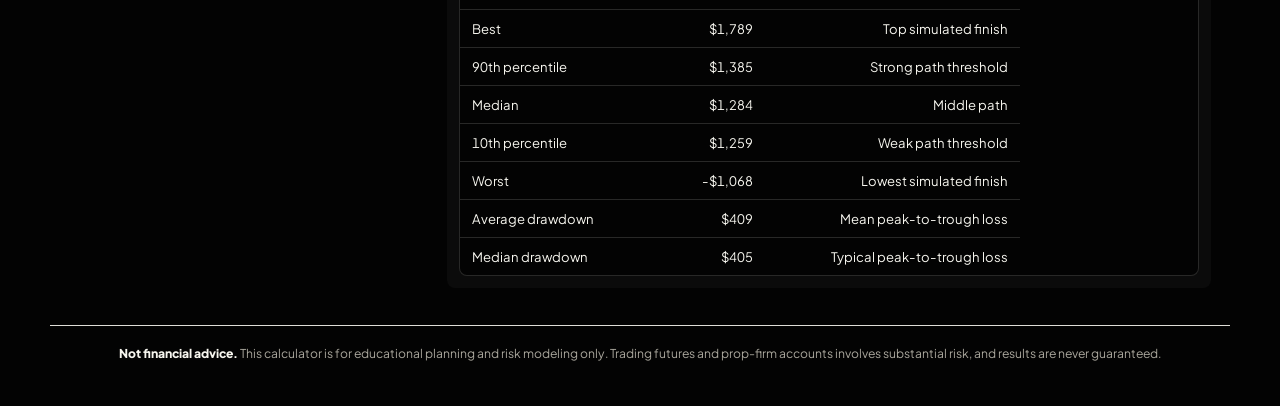
==== commit 53b182d3: "Update prop firm calculator inputs" ====
--- a/prop-firm-calculator/index.html
+++ b/prop-firm-calculator/index.html
@@ -253,7 +253,19 @@
     }
 
     .input-with-unit input {
-      padding-right: 32px;
+      padding-right: var(--unit-padding, 58px);
+    }
+
+    .input-with-unit.unit-short input {
+      padding-right: 38px;
+    }
+
+    .input-with-unit.unit-medium input {
+      padding-right: 54px;
+    }
+
+    .input-with-unit.unit-wide input {
+      padding-right: 70px;
     }
 
     .field-unit {
@@ -1441,20 +1453,25 @@
           </div>
           <div class="grid">
             <div>
-              <label for="startingBalance">Balance</label>
-              <input id="startingBalance" type="number" min="0" step="1000">
-            </div>
-            <div>
               <label for="profitTarget" id="targetLabel">Target</label>
-              <input id="profitTarget" type="number" min="0" step="100">
+              <div class="input-with-unit unit-short">
+                <input id="profitTarget" type="number" min="0" step="100">
+                <span class="field-unit">$</span>
+              </div>
             </div>
             <div>
               <label for="targetDays">Target days</label>
-              <input id="targetDays" type="number" min="1" step="1">
+              <div class="input-with-unit unit-medium">
+                <input id="targetDays" type="number" min="1" step="1">
+                <span class="field-unit">days</span>
+              </div>
             </div>
             <div>
               <label for="maxLoss">Max loss</label>
-              <input id="maxLoss" type="number" min="1" step="100">
+              <div class="input-with-unit unit-short">
+                <input id="maxLoss" type="number" min="1" step="100">
+                <span class="field-unit">$</span>
+              </div>
             </div>
             <div>
               <label for="drawdownType">Drawdown</label>
@@ -1482,23 +1499,35 @@
             </div>
             <div>
               <label for="riskPerTrade">Risk per trade</label>
-              <input id="riskPerTrade" type="number" min="1" step="10">
+              <div class="input-with-unit unit-short">
+                <input id="riskPerTrade" type="number" min="1" step="10">
+                <span class="field-unit">$</span>
+              </div>
             </div>
             <div>
               <label for="rewardRisk">Reward / risk</label>
-              <input id="rewardRisk" type="number" min="0.1" step="0.1">
+              <div class="input-with-unit unit-short">
+                <input id="rewardRisk" type="number" min="0.1" step="0.1">
+                <span class="field-unit">R</span>
+              </div>
             </div>
             <div>
               <label for="tradesPerDay">Trades per day</label>
-              <input id="tradesPerDay" type="number" min="1" step="1">
+              <div class="input-with-unit unit-medium">
+                <input id="tradesPerDay" type="number" min="1" step="1">
+                <span class="field-unit">/day</span>
+              </div>
             </div>
             <div>
               <label for="slippageTicks">Slippage ticks</label>
-              <input id="slippageTicks" type="number" min="0" step="1" placeholder="Ticks per trade">
+              <div class="input-with-unit unit-medium">
+                <input id="slippageTicks" type="number" min="0" step="1" placeholder="Ticks per trade">
+                <span class="field-unit">ticks</span>
+              </div>
             </div>
             <div>
               <label for="commissionFees">Commission / fees</label>
-              <div class="input-with-unit">
+              <div class="input-with-unit unit-short">
                 <input id="commissionFees" type="number" min="0" step="0.01" placeholder="Dollars per trade">
                 <span class="field-unit">$</span>
               </div>
@@ -1513,23 +1542,38 @@
               <div class="grid">
                 <div>
                   <label for="minDays">Min qualifying days</label>
-                  <input id="minDays" type="number" min="1" step="1">
+                  <div class="input-with-unit unit-medium">
+                    <input id="minDays" type="number" min="1" step="1">
+                    <span class="field-unit">days</span>
+                  </div>
                 </div>
                 <div>
                   <label for="maxTrades">Max trades</label>
-                  <input id="maxTrades" type="number" min="0" step="1">
+                  <div class="input-with-unit unit-wide">
+                    <input id="maxTrades" type="number" min="0" step="1">
+                    <span class="field-unit">trades</span>
+                  </div>
                 </div>
                 <div>
                   <label for="runs">Runs</label>
-                  <input id="runs" type="number" min="100" max="50000" step="100">
+                  <div class="input-with-unit unit-medium">
+                    <input id="runs" type="number" min="100" max="50000" step="100">
+                    <span class="field-unit">runs</span>
+                  </div>
                 </div>
                 <div>
                   <label for="sweepMin">Sweep min</label>
-                  <input id="sweepMin" type="number" min="1" max="99" step="1">
+                  <div class="input-with-unit unit-short">
+                    <input id="sweepMin" type="number" min="1" max="99" step="1">
+                    <span class="field-unit">%</span>
+                  </div>
                 </div>
                 <div>
                   <label for="sweepMax">Sweep max</label>
-                  <input id="sweepMax" type="number" min="1" max="99" step="1">
+                  <div class="input-with-unit unit-short">
+                    <input id="sweepMax" type="number" min="1" max="99" step="1">
+                    <span class="field-unit">%</span>
+                  </div>
                 </div>
               </div>
             </div>
@@ -1636,7 +1680,6 @@
         name: "$25k account",
         builtIn: true,
         values: {
-          startingBalance: 25000,
           profitTarget: 1250,
           maxLoss: 1000,
           drawdownType: "trailing-eod",
@@ -1659,7 +1702,6 @@
         name: "$50k account",
         builtIn: true,
         values: {
-          startingBalance: 50000,
           profitTarget: 3000,
           maxLoss: 2000,
           drawdownType: "trailing-eod",
@@ -1682,7 +1724,6 @@
         name: "$100k account",
         builtIn: true,
         values: {
-          startingBalance: 100000,
           profitTarget: 6000,
           maxLoss: 3000,
           drawdownType: "trailing-eod",
@@ -1705,7 +1746,6 @@
         name: "$150k account",
         builtIn: true,
         values: {
-          startingBalance: 150000,
           profitTarget: 9000,
           maxLoss: 4500,
           drawdownType: "trailing-eod",
@@ -1726,7 +1766,6 @@
     ];
 
     const fields = [
-      "startingBalance",
       "profitTarget",
       "maxLoss",
       "drawdownType",
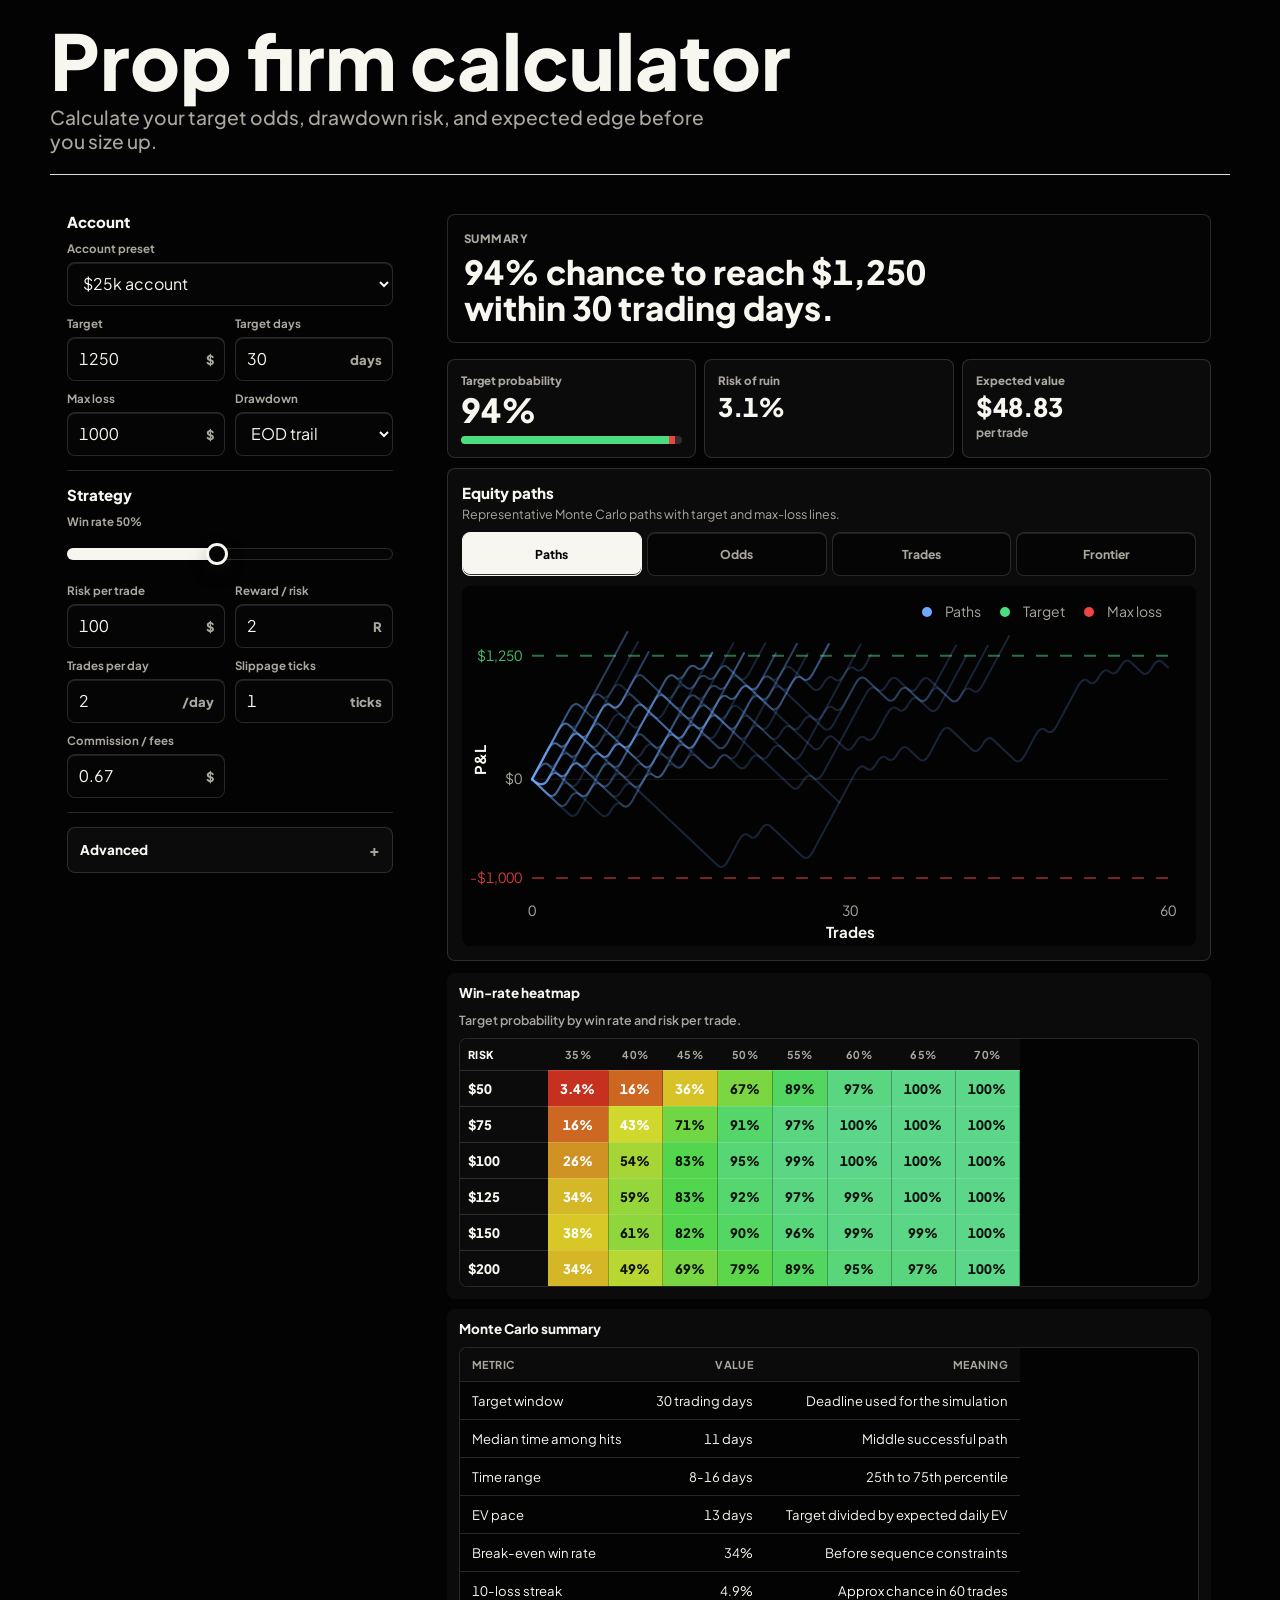
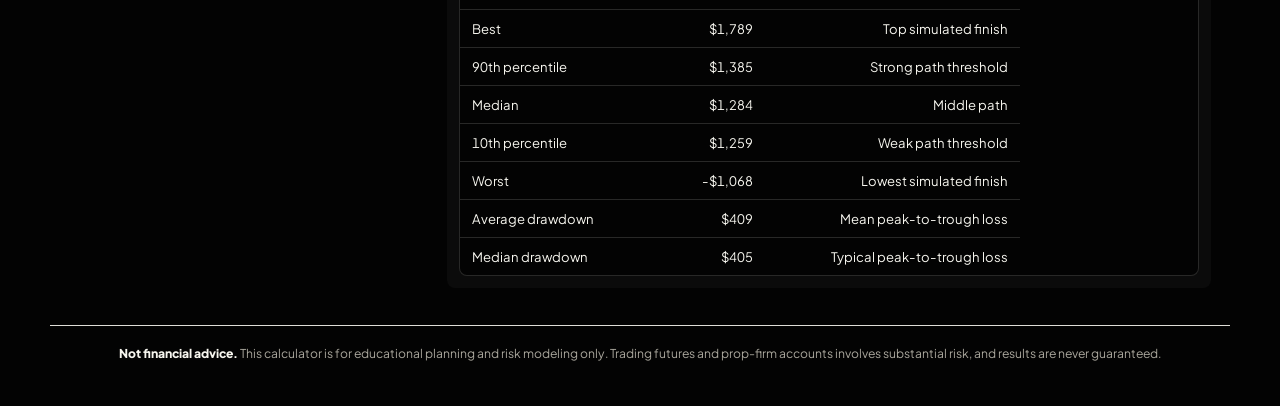
==== commit 491b2832: "Restore calculator account presets" ====
--- a/prop-firm-calculator/index.html
+++ b/prop-firm-calculator/index.html
@@ -1452,6 +1452,16 @@
             <h2>Account</h2>
           </div>
           <div class="grid">
+            <div class="wide">
+              <label for="accountPreset">Account preset</label>
+              <select id="accountPreset">
+                <option value="template-25k">$25k account</option>
+                <option value="template-50k">$50k account</option>
+                <option value="template-100k">$100k account</option>
+                <option value="template-150k">$150k account</option>
+                <option value="custom">Custom</option>
+              </select>
+            </div>
             <div>
               <label for="profitTarget" id="targetLabel">Target</label>
               <div class="input-with-unit unit-short">
@@ -1785,6 +1795,7 @@
 
     const input = {};
     fields.forEach((id) => input[id] = document.getElementById(id));
+    input.accountPreset = document.getElementById("accountPreset");
 
     const ui = {
       winRateControl: document.getElementById("winRateControl"),
@@ -1849,8 +1860,15 @@
       if (migrated.targetDays === undefined && migrated.maxDays !== undefined) migrated.targetDays = migrated.maxDays;
       const merged = { ...defaults(), ...migrated };
       fields.forEach((id) => input[id].value = merged[id]);
+      if (input.accountPreset) input.accountPreset.value = presetIdFor(merged);
       ui.winRateText.textContent = `${merged.winRate}%`;
       updateWinRateSlider(merged.winRate);
+    }
+
+    function presetIdFor(values) {
+      const keys = fields.filter((id) => id !== "winRate");
+      const match = BUILT_INS.find((preset) => keys.every((key) => String(preset.values[key]) === String(values[key])));
+      return match ? match.id : "custom";
     }
 
     function updateWinRateSlider(value) {
@@ -2802,9 +2820,20 @@
           ui.winRateText.textContent = `${input.winRate.value}%`;
           updateWinRateSlider(input.winRate.value);
         }
+        if (input.accountPreset) input.accountPreset.value = "custom";
         schedule();
       });
-      input[id].addEventListener("change", schedule);
+      input[id].addEventListener("change", () => {
+        if (input.accountPreset) input.accountPreset.value = "custom";
+        schedule();
+      });
+    });
+
+    input.accountPreset.addEventListener("change", () => {
+      const preset = BUILT_INS.find((item) => item.id === input.accountPreset.value);
+      if (!preset) return;
+      setValues(preset.values);
+      render();
     });
 
     document.querySelector(".tabs").addEventListener("click", (event) => {
